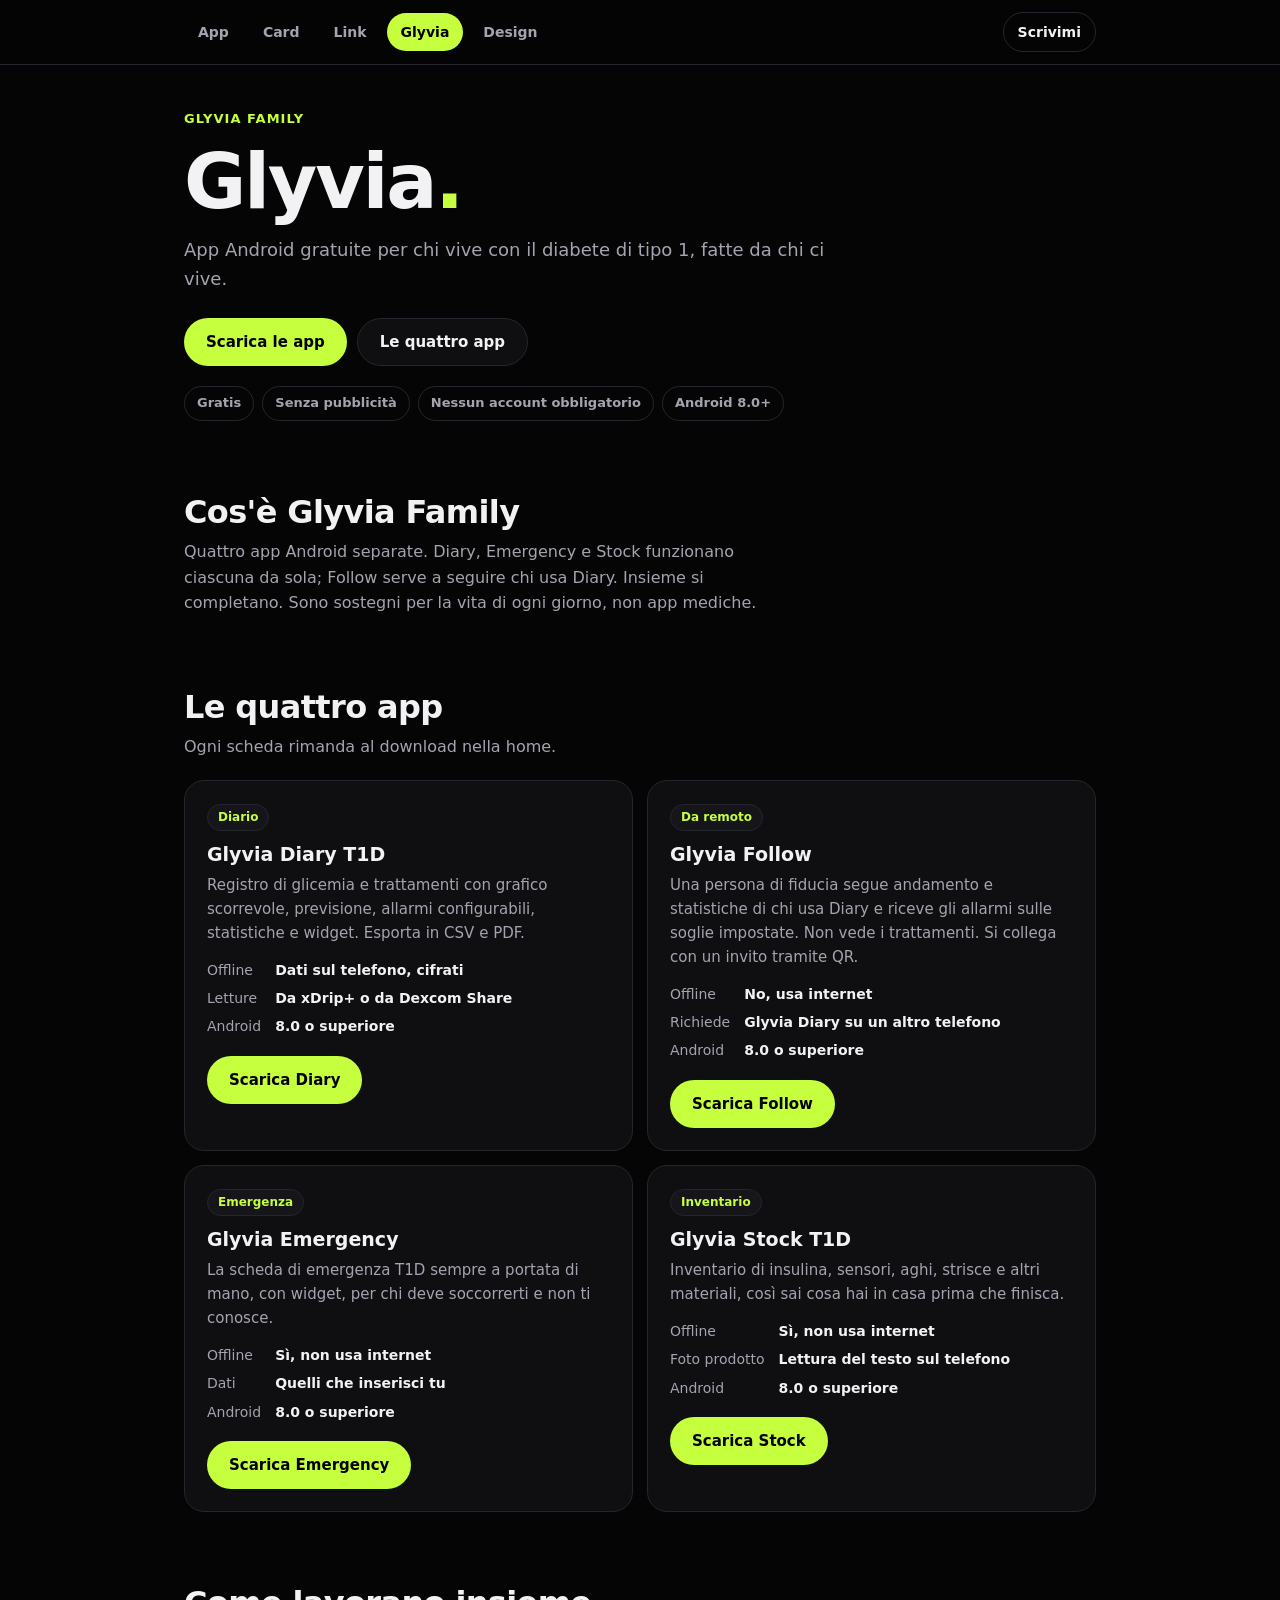
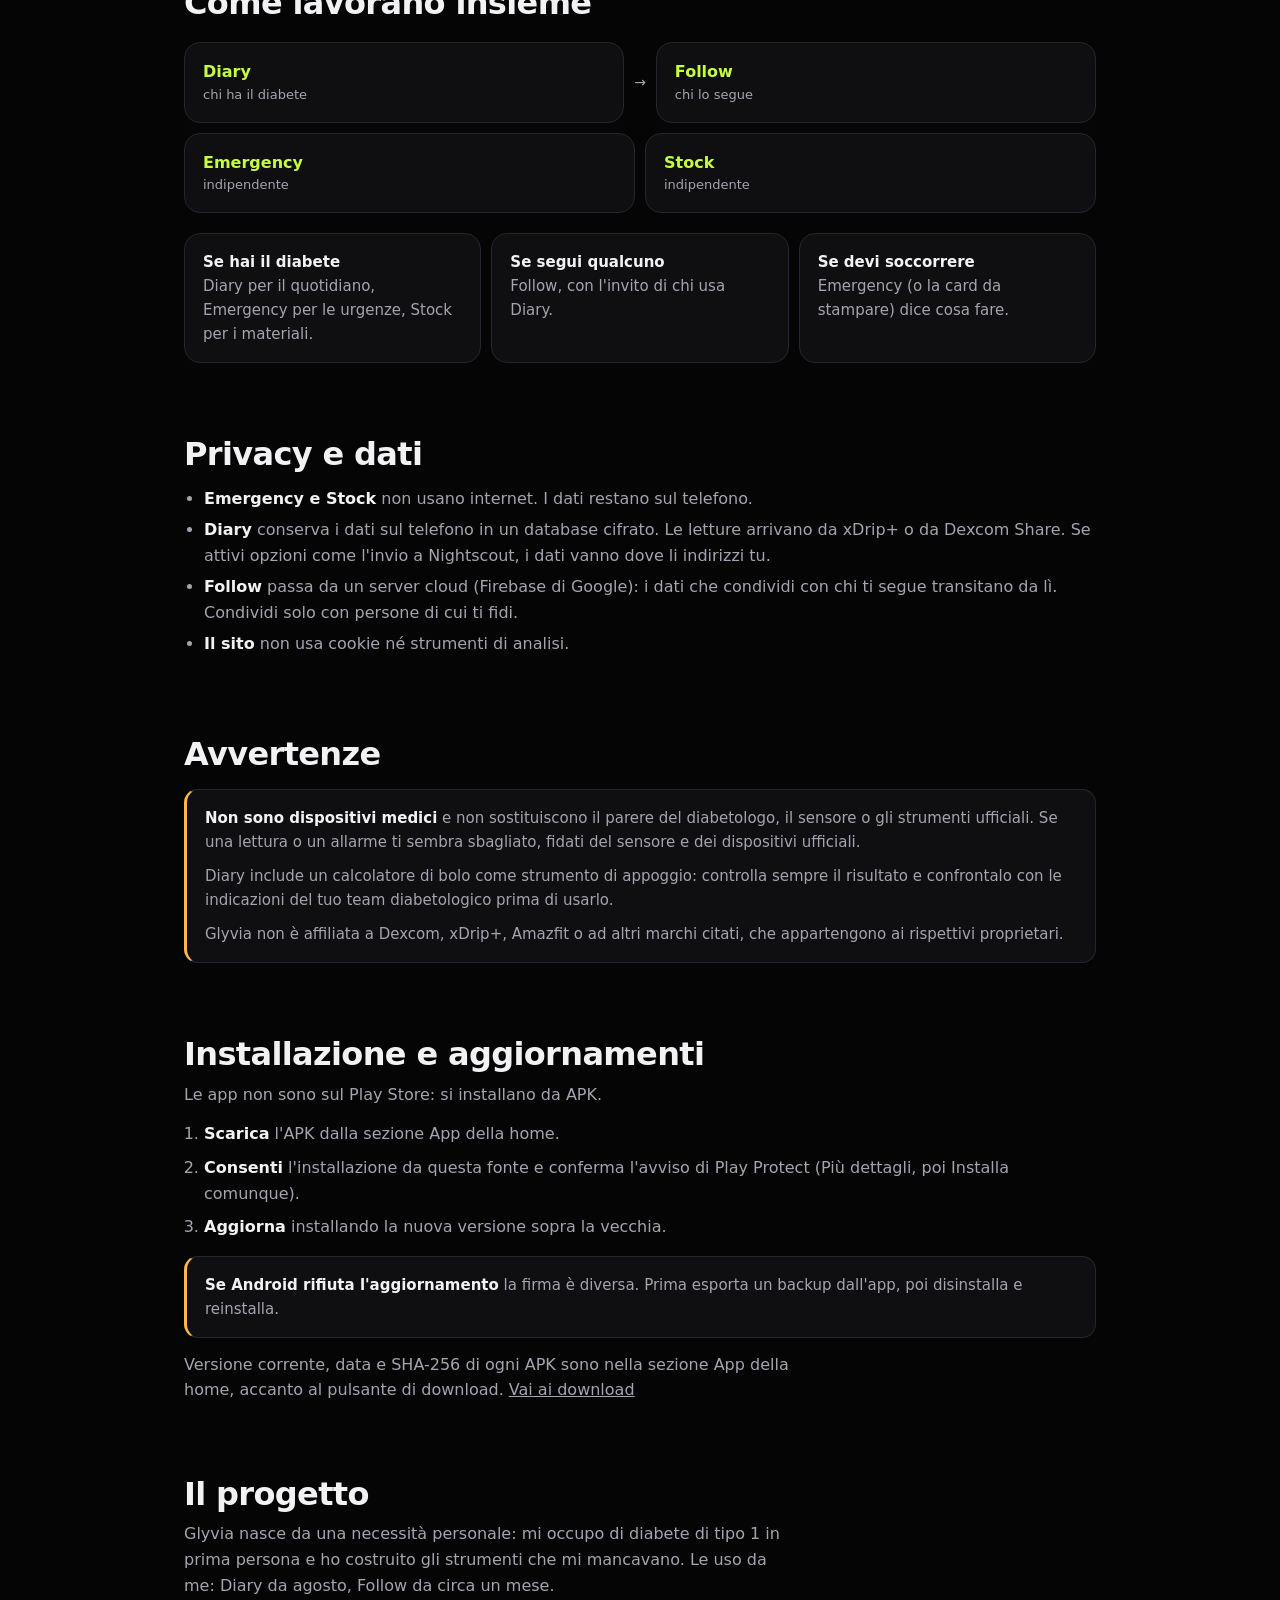
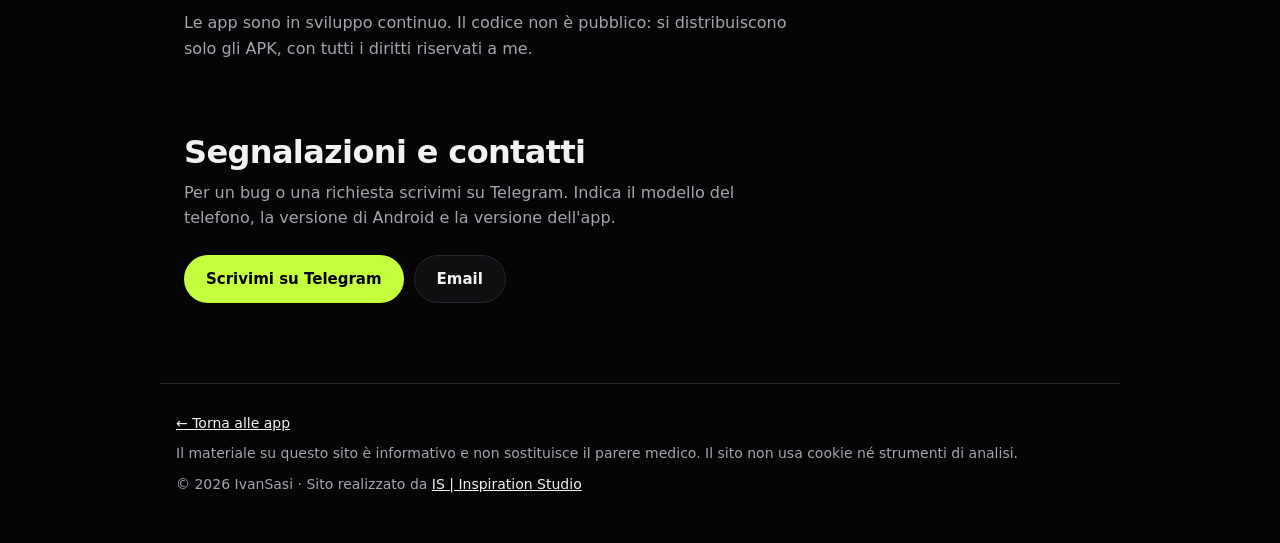
==== glyvia/index.html @ de0771be "Pubblica sito v3.2 e aggiornamenti in-app" ====
<!doctype html>
<html lang="it">
<head>
<meta charset="utf-8">
<meta name="viewport" content="width=device-width,initial-scale=1,viewport-fit=cover">
<title>Glyvia Family: app Android gratuite per il diabete di tipo 1</title>
<meta name="description" content="Glyvia Family: quattro app Android gratuite per chi vive con il diabete di tipo 1. Diario glicemico, controllo da remoto, scheda di emergenza e inventario dei materiali.">
<link rel="canonical" href="https://ivansalvatoret1d.pages.dev/glyvia/">
<meta name="theme-color" content="#050505">
<link rel="icon" href="/assets/favicon.ico" sizes="any">
<link rel="icon" type="image/png" sizes="32x32" href="/assets/favicon-32.png">
<link rel="apple-touch-icon" href="/assets/apple-touch-icon.png">
<meta name="color-scheme" content="dark">
<meta property="og:type" content="website">
<meta property="og:locale" content="it_IT">
<meta property="og:site_name" content="IvanSasi">
<meta property="og:title" content="Glyvia Family: app Android gratuite per il diabete di tipo 1">
<meta property="og:description" content="Diario glicemico, controllo da remoto, scheda di emergenza e inventario dei materiali. Gratuite, senza pubblicità.">
<meta property="og:url" content="https://ivansalvatoret1d.pages.dev/glyvia/">
<meta property="og:image" content="https://ivansalvatoret1d.pages.dev/assets/og.jpg">
<meta name="twitter:card" content="summary_large_image">
<style>
:root{
  --bg:#050505;--card:#0f0f12;--card2:#15151a;--line:#25252d;
  --text:#f2f2f4;--mute:#a4a4b0;--lime:#c6ff3d;--blue:#4aa3ff;--warn:#ffb84a;
  --r:20px;
}
*{box-sizing:border-box;margin:0;padding:0}
html{scroll-behavior:smooth}
body{background:var(--bg);color:var(--text);font:16px/1.6 system-ui,-apple-system,"Segoe UI",Roboto,sans-serif;-webkit-text-size-adjust:100%}
a{color:inherit}
.skip{position:absolute;left:-999px}
.skip:focus{left:16px;top:16px;background:var(--lime);color:#000;padding:8px 12px;border-radius:8px;z-index:99}
:focus-visible{outline:2px solid var(--lime);outline-offset:3px;border-radius:6px}

/* barra */
.bar{position:sticky;top:0;z-index:20;background:rgba(5,5,5,.85);backdrop-filter:blur(12px);border-bottom:1px solid var(--line)}
.bar-in{max-width:960px;margin:0 auto;padding:12px 16px;display:flex;align-items:center;gap:6px;overflow-x:auto;scrollbar-width:none}
.bar-in::-webkit-scrollbar{display:none}
.bar a{flex:none;text-decoration:none;font-size:14px;font-weight:600;color:var(--mute);padding:8px 14px;border-radius:999px}
.bar a:hover{color:var(--text)}
.bar a[aria-current="page"]{background:var(--lime);color:#000}
.bar .cta{margin-left:auto;border:1px solid var(--line);color:var(--text)}

main{max-width:960px;margin:0 auto;padding:0 16px 56px}
section{padding-top:48px}
h1{font-size:clamp(40px,11vw,76px);line-height:1;letter-spacing:-.03em;font-weight:800}
h1 span{color:var(--lime)}
h2{font-size:clamp(24px,5.5vw,32px);line-height:1.2;letter-spacing:-.02em;margin-bottom:8px}
h3{font-size:19px;line-height:1.25}
p.lead{font-size:18px;color:var(--mute);max-width:56ch;margin-top:16px}
p.sub{color:var(--mute);max-width:60ch}
.eyebrow{display:inline-block;font-size:13px;font-weight:700;letter-spacing:.08em;text-transform:uppercase;color:var(--lime);margin-bottom:14px}

.btn{display:inline-flex;align-items:center;justify-content:center;min-height:48px;padding:0 22px;border-radius:999px;font-weight:700;text-decoration:none;font-size:15px}
.btn.p{background:var(--lime);color:#000}
.btn.s{border:1px solid var(--line);background:var(--card)}
.actions{display:flex;flex-wrap:wrap;gap:10px;margin-top:24px}

.chips{display:flex;flex-wrap:wrap;gap:8px;margin-top:20px;list-style:none}
.chips li{font-size:13px;font-weight:600;padding:6px 12px;border:1px solid var(--line);border-radius:999px;color:var(--mute)}

.grid{display:grid;gap:14px;margin-top:20px}
.card{background:var(--card);border:1px solid var(--line);border-radius:var(--r);padding:22px}
.card h3{margin-bottom:6px}
.card p{color:var(--mute);font-size:15px}
.tag{display:inline-block;font-size:12px;font-weight:700;padding:3px 10px;border-radius:999px;background:var(--card2);border:1px solid var(--line);color:var(--lime);margin-bottom:12px}

dl.facts{display:grid;grid-template-columns:auto 1fr;gap:6px 14px;margin:14px 0 18px;font-size:14px}
dl.facts dt{color:var(--mute)}
dl.facts dd{font-weight:600}

/* schema */
.map{display:grid;gap:10px;margin-top:20px}
.node{background:var(--card);border:1px solid var(--line);border-radius:16px;padding:16px 18px;display:flex;gap:14px;align-items:center}
.node b{color:var(--lime)}
.node small{color:var(--mute);display:block;font-size:13px}
.arrow{text-align:center;color:var(--mute);font-size:14px}

.who{display:grid;gap:10px;margin-top:20px;list-style:none}
.who li{background:var(--card);border:1px solid var(--line);border-radius:16px;padding:16px 18px;font-size:15px;color:var(--mute)}
.who li b{color:var(--text);display:block}

.note{border:1px solid var(--line);border-left:3px solid var(--warn);background:var(--card);border-radius:14px;padding:16px 18px;margin-top:16px;font-size:15px;color:var(--mute)}
.note b{color:var(--text)}
ul.plain{margin:12px 0 0 20px;color:var(--mute)}
ul.plain li{margin:6px 0}
ul.plain b{color:var(--text)}
ol.steps{margin:14px 0 0 20px;color:var(--mute)}
ol.steps li{margin:8px 0}
ol.steps b{color:var(--text)}

footer{max-width:960px;margin:0 auto;padding:28px 16px 48px;border-top:1px solid var(--line);color:var(--mute);font-size:14px}
footer p+p{margin-top:8px}
footer a{color:var(--text)}

@media (min-width:720px){
  main{padding:0 24px 80px}
  .bar-in{padding:12px 24px}
  .grid.two{grid-template-columns:1fr 1fr}
  .map{grid-template-columns:1fr auto 1fr;align-items:center}
  .who{grid-template-columns:repeat(3,1fr)}
  section{padding-top:72px}
}
@media (prefers-reduced-motion:reduce){html{scroll-behavior:auto}}
</style>
</head>
<body>
<a class="skip" href="#main">Vai ai contenuti</a>

<header class="bar">
  <nav class="bar-in" aria-label="Principale">
    <a href="/#apps">App</a>
    <a href="/#card">Card</a>
    <a href="/#link">Link</a>
    <a href="/glyvia/" aria-current="page">Glyvia</a>
    <a href="/#studio-sec">Design</a>
    <a class="cta" href="https://t.me/ivansasi">Scrivimi</a>
  </nav>
</header>

<main id="main">

  <!-- 1. Intestazione -->
  <section id="top" style="padding-top:40px">
    <span class="eyebrow">Glyvia Family</span>
    <h1>Glyvia<span>.</span></h1>
    <p class="lead">App Android gratuite per chi vive con il diabete di tipo 1, fatte da chi ci vive.</p>
    <div class="actions">
      <a class="btn p" href="/#apps">Scarica le app</a>
      <a class="btn s" href="#app-glyvia">Le quattro app</a>
    </div>
    <ul class="chips" aria-label="In breve">
      <li>Gratis</li>
      <li>Senza pubblicità</li>
      <li>Nessun account obbligatorio</li>
      <li>Android 8.0+</li>
    </ul>
  </section>

  <!-- 2. Cos'è -->
  <section id="cose">
    <h2>Cos'è Glyvia Family</h2>
    <p class="sub">Quattro app Android separate. Diary, Emergency e Stock funzionano ciascuna da sola; Follow serve a seguire chi usa Diary. Insieme si completano. Sono sostegni per la vita di ogni giorno, non app mediche.</p>
  </section>

  <!-- 3. Le app -->
  <section id="app-glyvia">
    <h2>Le quattro app</h2>
    <p class="sub">Ogni scheda rimanda al download nella home.</p>
    <div class="grid two">

      <article class="card" id="diary">
        <span class="tag">Diario</span>
        <h3>Glyvia Diary T1D</h3>
        <p>Registro di glicemia e trattamenti con grafico scorrevole, previsione, allarmi configurabili, statistiche e widget. Esporta in CSV e PDF.</p>
        <dl class="facts">
          <dt>Offline</dt><dd>Dati sul telefono, cifrati</dd>
          <dt>Letture</dt><dd>Da xDrip+ o da Dexcom Share</dd>
          <dt>Android</dt><dd>8.0 o superiore</dd>
        </dl>
        <a class="btn p" href="/#glyvia-diary">Scarica Diary</a>
      </article>

      <article class="card" id="follow">
        <span class="tag">Da remoto</span>
        <h3>Glyvia Follow</h3>
        <p>Una persona di fiducia segue andamento e statistiche di chi usa Diary e riceve gli allarmi sulle soglie impostate. Non vede i trattamenti. Si collega con un invito tramite QR.</p>
        <dl class="facts">
          <dt>Offline</dt><dd>No, usa internet</dd>
          <dt>Richiede</dt><dd>Glyvia Diary su un altro telefono</dd>
          <dt>Android</dt><dd>8.0 o superiore</dd>
        </dl>
        <a class="btn p" href="/#glyvia-follow">Scarica Follow</a>
      </article>

      <article class="card" id="emergency">
        <span class="tag">Emergenza</span>
        <h3>Glyvia Emergency</h3>
        <p>La scheda di emergenza T1D sempre a portata di mano, con widget, per chi deve soccorrerti e non ti conosce.</p>
        <dl class="facts">
          <dt>Offline</dt><dd>Sì, non usa internet</dd>
          <dt>Dati</dt><dd>Quelli che inserisci tu</dd>
          <dt>Android</dt><dd>8.0 o superiore</dd>
        </dl>
        <a class="btn p" href="/#glyvia-emergency">Scarica Emergency</a>
      </article>

      <article class="card" id="stock">
        <span class="tag">Inventario</span>
        <h3>Glyvia Stock T1D</h3>
        <p>Inventario di insulina, sensori, aghi, strisce e altri materiali, così sai cosa hai in casa prima che finisca.</p>
        <dl class="facts">
          <dt>Offline</dt><dd>Sì, non usa internet</dd>
          <dt>Foto prodotto</dt><dd>Lettura del testo sul telefono</dd>
          <dt>Android</dt><dd>8.0 o superiore</dd>
        </dl>
        <a class="btn p" href="/#glyvia-stock">Scarica Stock</a>
      </article>

    </div>
  </section>

  <!-- 4. Come lavorano insieme -->
  <section id="insieme">
    <h2>Come lavorano insieme</h2>
    <div class="map" role="img" aria-label="Diary invia i dati a Follow. Emergency e Stock sono indipendenti.">
      <div class="node"><div><b>Diary</b><small>chi ha il diabete</small></div></div>
      <div class="arrow">→</div>
      <div class="node"><div><b>Follow</b><small>chi lo segue</small></div></div>
    </div>
    <div class="map" style="margin-top:10px;grid-template-columns:1fr 1fr">
      <div class="node"><div><b>Emergency</b><small>indipendente</small></div></div>
      <div class="node"><div><b>Stock</b><small>indipendente</small></div></div>
    </div>
    <ul class="who">
      <li><b>Se hai il diabete</b>Diary per il quotidiano, Emergency per le urgenze, Stock per i materiali.</li>
      <li><b>Se segui qualcuno</b>Follow, con l'invito di chi usa Diary.</li>
      <li><b>Se devi soccorrere</b>Emergency (o la card da stampare) dice cosa fare.</li>
    </ul>
  </section>

  <!-- 5. Privacy -->
  <section id="privacy">
    <h2>Privacy e dati</h2>
    <ul class="plain">
      <li><b>Emergency e Stock</b> non usano internet. I dati restano sul telefono.</li>
      <li><b>Diary</b> conserva i dati sul telefono in un database cifrato. Le letture arrivano da xDrip+ o da Dexcom Share. Se attivi opzioni come l'invio a Nightscout, i dati vanno dove li indirizzi tu.</li>
      <li><b>Follow</b> passa da un server cloud (Firebase di Google): i dati che condividi con chi ti segue transitano da lì. Condividi solo con persone di cui ti fidi.</li>
      <li><b>Il sito</b> non usa cookie né strumenti di analisi.</li>
    </ul>
  </section>

  <!-- 6. Avvertenze -->
  <section id="avvertenze">
    <h2>Avvertenze</h2>
    <div class="note">
      <p><b>Non sono dispositivi medici</b> e non sostituiscono il parere del diabetologo, il sensore o gli strumenti ufficiali. Se una lettura o un allarme ti sembra sbagliato, fidati del sensore e dei dispositivi ufficiali.</p>
      <p style="margin-top:10px">Diary include un calcolatore di bolo come strumento di appoggio: controlla sempre il risultato e confrontalo con le indicazioni del tuo team diabetologico prima di usarlo.</p>
      <p style="margin-top:10px">Glyvia non è affiliata a Dexcom, xDrip+, Amazfit o ad altri marchi citati, che appartengono ai rispettivi proprietari.</p>
    </div>
  </section>

  <!-- 7. Installazione -->
  <section id="installazione">
    <h2>Installazione e aggiornamenti</h2>
    <p class="sub">Le app non sono sul Play Store: si installano da APK.</p>
    <ol class="steps">
      <li><b>Scarica</b> l'APK dalla sezione App della home.</li>
      <li><b>Consenti</b> l'installazione da questa fonte e conferma l'avviso di Play Protect (Più dettagli, poi Installa comunque).</li>
      <li><b>Aggiorna</b> installando la nuova versione sopra la vecchia.</li>
    </ol>
    <div class="note">
      <p><b>Se Android rifiuta l'aggiornamento</b> la firma è diversa. Prima esporta un backup dall'app, poi disinstalla e reinstalla.</p>
    </div>
    <p class="sub" style="margin-top:14px">Versione corrente, data e SHA-256 di ogni APK sono nella sezione App della home, accanto al pulsante di download. <a href="/#apps">Vai ai download</a></p>
  </section>

  <!-- 8. Progetto -->
  <section id="progetto">
    <h2>Il progetto</h2>
    <p class="sub">Glyvia nasce da una necessità personale: mi occupo di diabete di tipo 1 in prima persona e ho costruito gli strumenti che mi mancavano. Le uso da me: Diary da agosto, Follow da circa un mese.</p>
    <p class="sub" style="margin-top:12px">Le app sono in sviluppo continuo. Il codice non è pubblico: si distribuiscono solo gli APK, con tutti i diritti riservati a me.</p>
  </section>

  <!-- 9. Contatti -->
  <section id="contatti">
    <h2>Segnalazioni e contatti</h2>
    <p class="sub">Per un bug o una richiesta scrivimi su Telegram. Indica il modello del telefono, la versione di Android e la versione dell'app.</p>
    <div class="actions">
      <a class="btn p" href="https://t.me/ivansasi">Scrivimi su Telegram</a>
      <a class="btn s" href="mailto:Ivansalvatorenasti@gmail.com?subject=Glyvia">Email</a>
    </div>
  </section>

</main>

<!-- 10. Piè di pagina -->
<footer>
  <p><a href="/#apps">← Torna alle app</a></p>
  <p>Il materiale su questo sito è informativo e non sostituisce il parere medico. Il sito non usa cookie né strumenti di analisi.</p>
  <p>© 2026 IvanSasi · Sito realizzato da <a href="https://www.instagram.com/is_studiolab">IS | Inspiration Studio</a></p>
</footer>

</body>
</html>
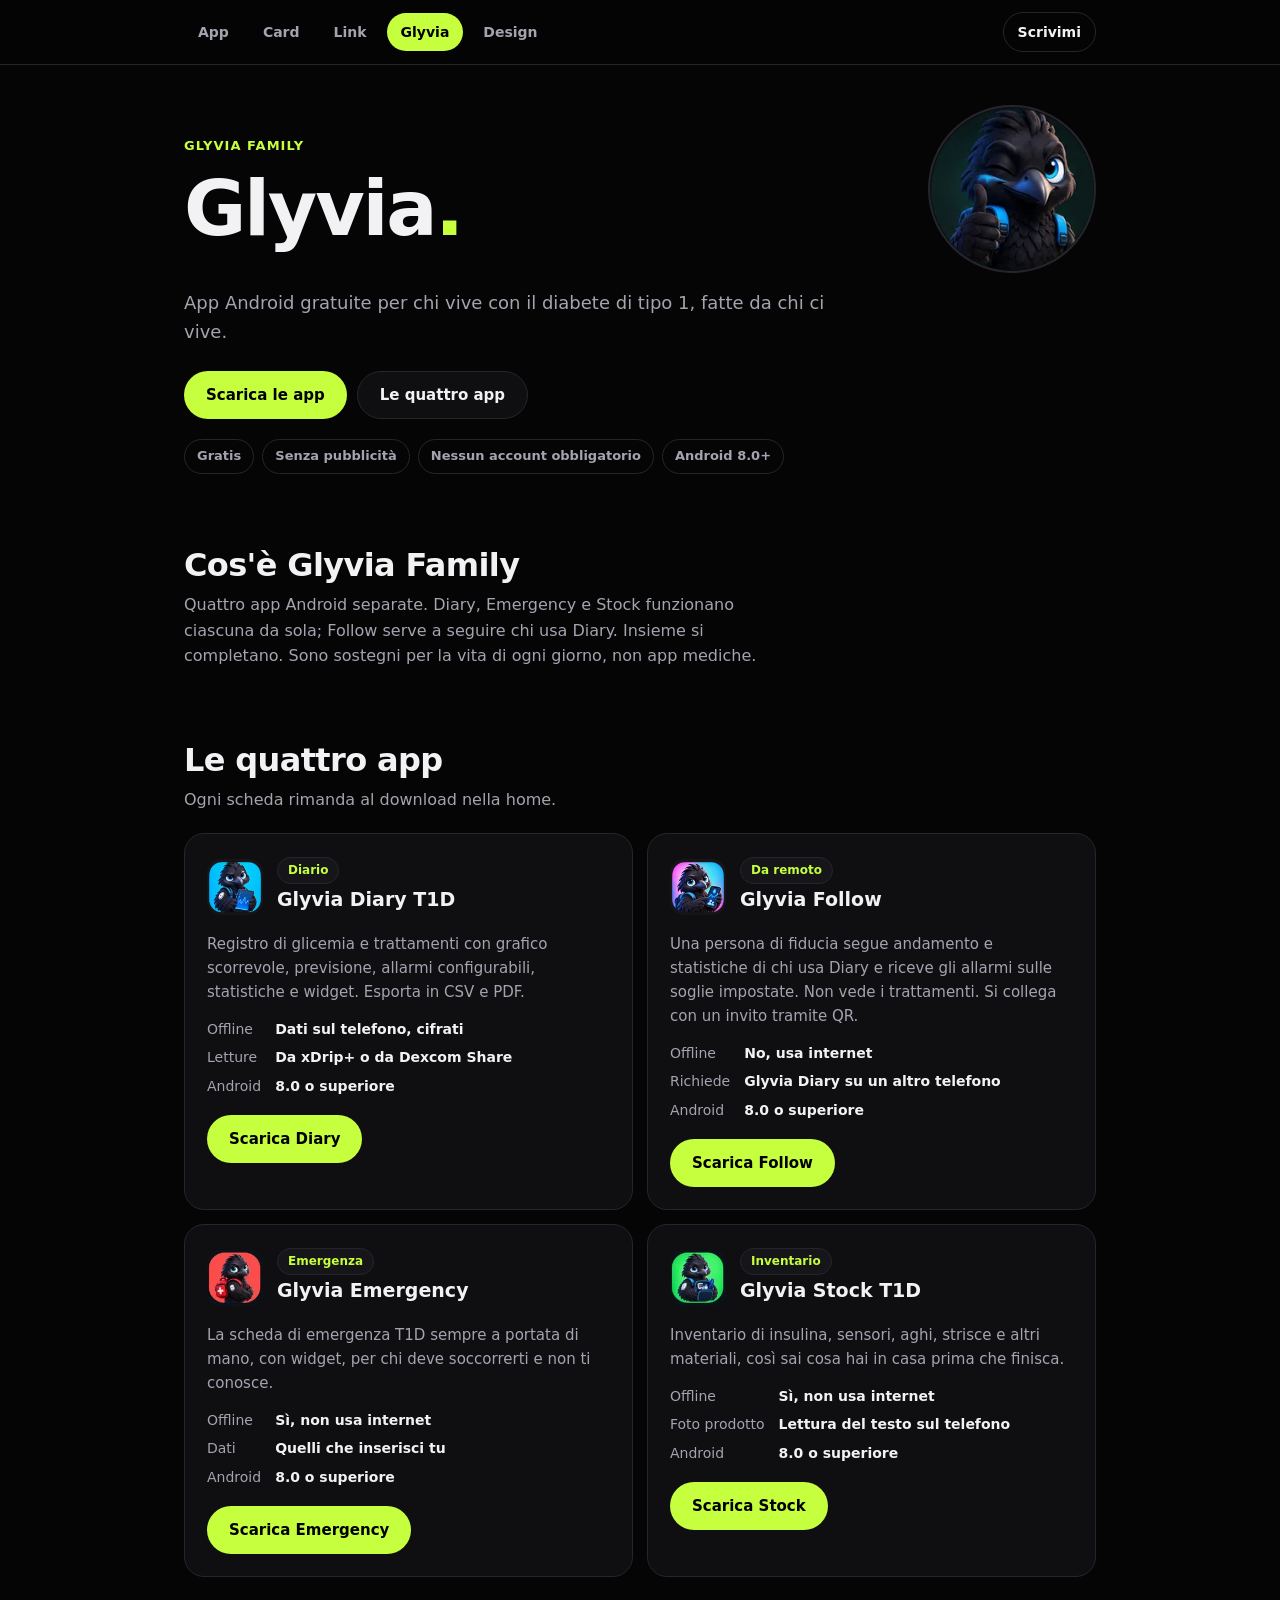
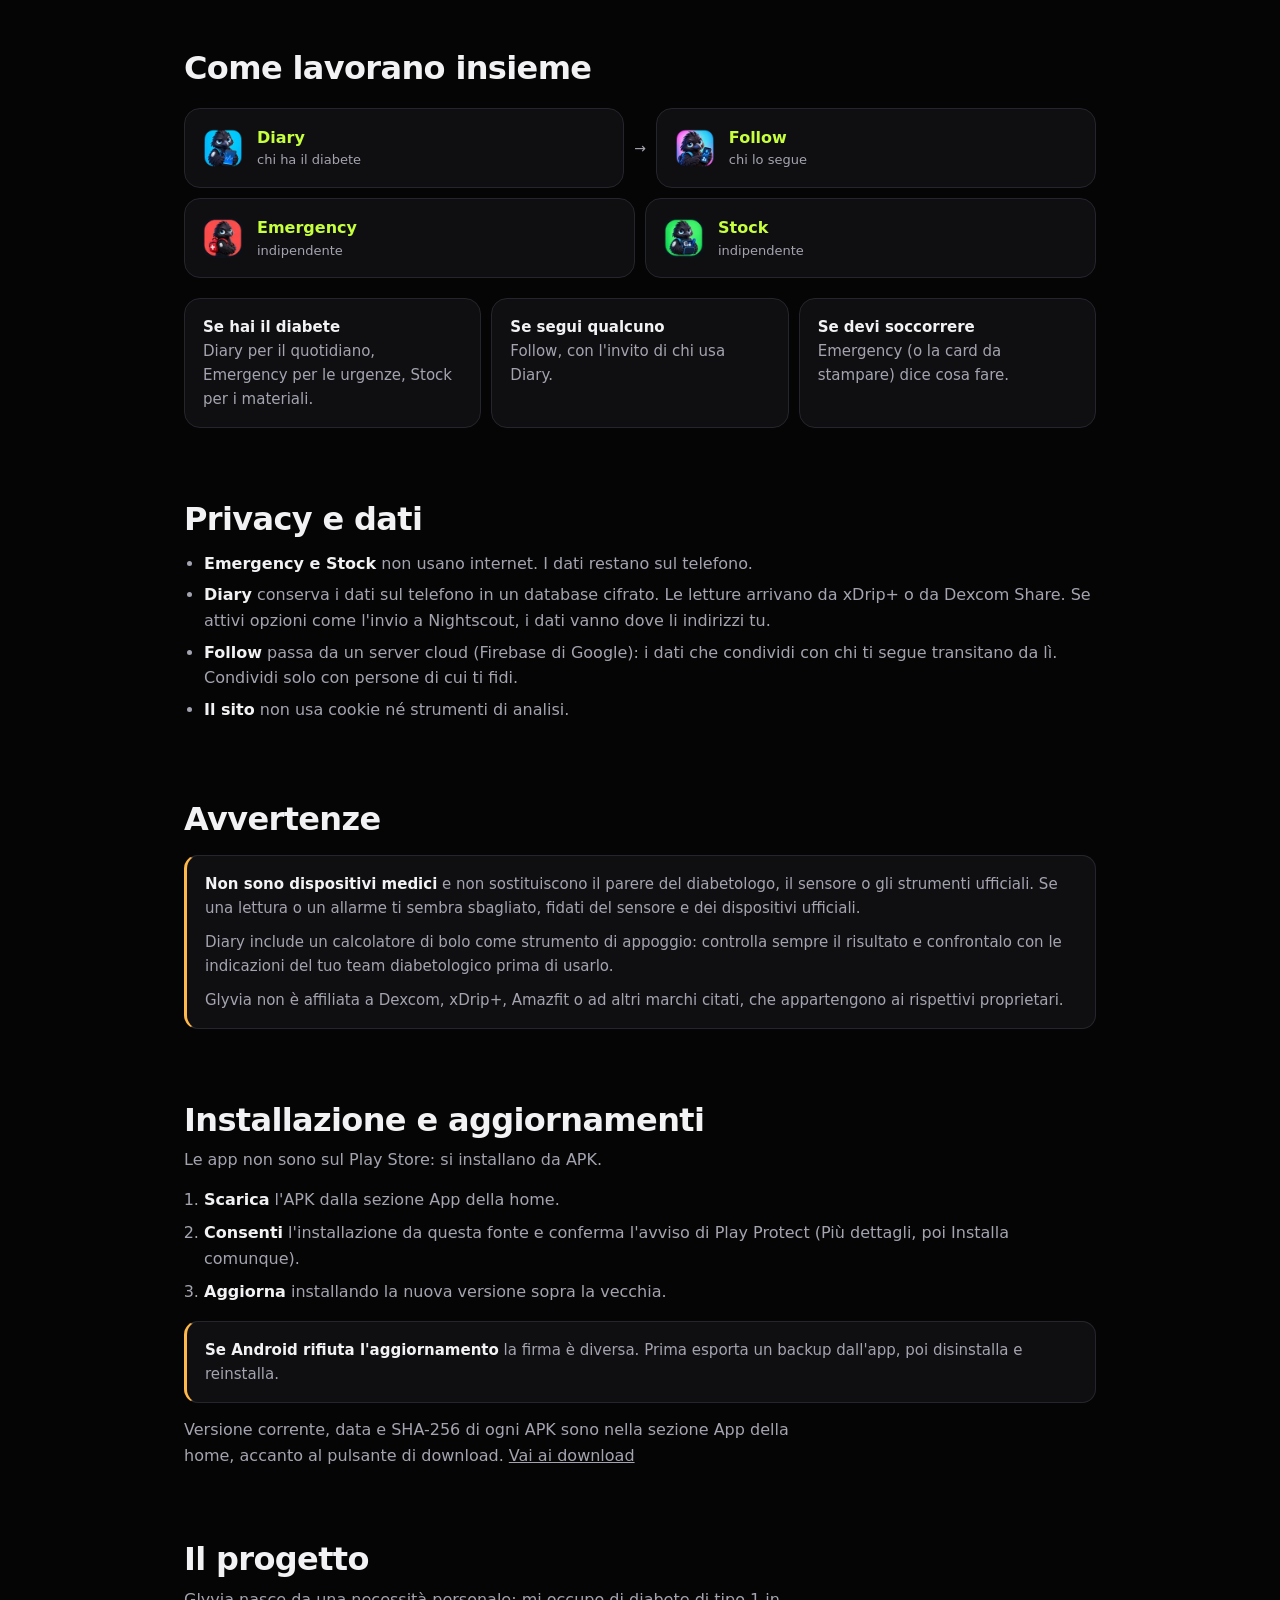
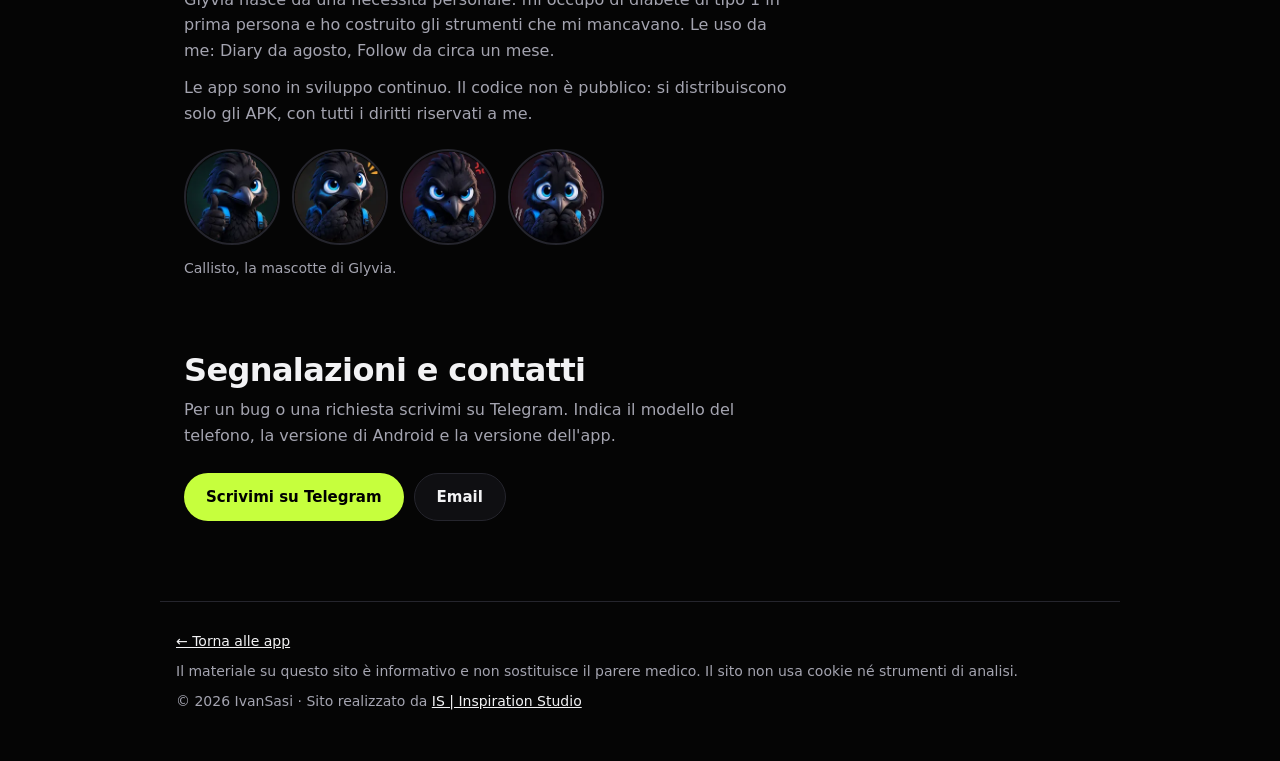
==== commit 0e4f4eda: "Integra pagina Glyvia v3.3" ====
--- a/glyvia/index.html
+++ b/glyvia/index.html
@@ -103,6 +103,16 @@
   section{padding-top:72px}
 }
 @media (prefers-reduced-motion:reduce){html{scroll-behavior:auto}}
+.hero-top{display:flex;align-items:center;justify-content:space-between;gap:16px}
+.mascot{width:104px;height:104px;border-radius:50%;flex:none;border:2px solid var(--line);background:var(--card)}
+.ch{display:flex;align-items:center;gap:14px;margin-bottom:14px}
+.ch .tag{margin-bottom:4px}
+.appico{width:56px;height:56px;border-radius:14px;flex:none;background:var(--card2)}
+.node img{width:40px;height:40px;border-radius:10px;flex:none}
+.faces{display:flex;flex-wrap:wrap;gap:12px;align-items:center;margin-top:22px}
+.faces img{width:76px;height:76px;border-radius:50%;border:2px solid var(--line)}
+.faces figcaption{flex-basis:100%;color:var(--mute);font-size:14px}
+@media (min-width:720px){.mascot{width:168px;height:168px}.faces img{width:96px;height:96px}}
 </style>
 </head>
 <body>
@@ -123,8 +133,13 @@
 
   <!-- 1. Intestazione -->
   <section id="top" style="padding-top:40px">
-    <span class="eyebrow">Glyvia Family</span>
-    <h1>Glyvia<span>.</span></h1>
+    <div class="hero-top">
+      <div>
+        <span class="eyebrow">Glyvia Family</span>
+        <h1>Glyvia<span>.</span></h1>
+      </div>
+      <img class="mascot" src="/assets/callisto/callisto-in-range.webp" width="192" height="192" alt="Callisto, la mascotte di Glyvia: un corvo nero con lo zaino blu che fa il pollice in su">
+    </div>
     <p class="lead">App Android gratuite per chi vive con il diabete di tipo 1, fatte da chi ci vive.</p>
     <div class="actions">
       <a class="btn p" href="/#apps">Scarica le app</a>
@@ -151,8 +166,10 @@
     <div class="grid two">
 
       <article class="card" id="diary">
-        <span class="tag">Diario</span>
-        <h3>Glyvia Diary T1D</h3>
+        <div class="ch">
+          <img class="appico" src="/assets/glyvia-diary.svg" width="56" height="56" alt="">
+          <div><span class="tag">Diario</span><h3>Glyvia Diary T1D</h3></div>
+        </div>
         <p>Registro di glicemia e trattamenti con grafico scorrevole, previsione, allarmi configurabili, statistiche e widget. Esporta in CSV e PDF.</p>
         <dl class="facts">
           <dt>Offline</dt><dd>Dati sul telefono, cifrati</dd>
@@ -163,8 +180,10 @@
       </article>
 
       <article class="card" id="follow">
-        <span class="tag">Da remoto</span>
-        <h3>Glyvia Follow</h3>
+        <div class="ch">
+          <img class="appico" src="/assets/glyvia-follow.svg" width="56" height="56" alt="">
+          <div><span class="tag">Da remoto</span><h3>Glyvia Follow</h3></div>
+        </div>
         <p>Una persona di fiducia segue andamento e statistiche di chi usa Diary e riceve gli allarmi sulle soglie impostate. Non vede i trattamenti. Si collega con un invito tramite QR.</p>
         <dl class="facts">
           <dt>Offline</dt><dd>No, usa internet</dd>
@@ -175,8 +194,10 @@
       </article>
 
       <article class="card" id="emergency">
-        <span class="tag">Emergenza</span>
-        <h3>Glyvia Emergency</h3>
+        <div class="ch">
+          <img class="appico" src="/assets/glyvia-emergency.svg" width="56" height="56" alt="">
+          <div><span class="tag">Emergenza</span><h3>Glyvia Emergency</h3></div>
+        </div>
         <p>La scheda di emergenza T1D sempre a portata di mano, con widget, per chi deve soccorrerti e non ti conosce.</p>
         <dl class="facts">
           <dt>Offline</dt><dd>Sì, non usa internet</dd>
@@ -187,8 +208,10 @@
       </article>
 
       <article class="card" id="stock">
-        <span class="tag">Inventario</span>
-        <h3>Glyvia Stock T1D</h3>
+        <div class="ch">
+          <img class="appico" src="/assets/glyvia-stock.svg" width="56" height="56" alt="">
+          <div><span class="tag">Inventario</span><h3>Glyvia Stock T1D</h3></div>
+        </div>
         <p>Inventario di insulina, sensori, aghi, strisce e altri materiali, così sai cosa hai in casa prima che finisca.</p>
         <dl class="facts">
           <dt>Offline</dt><dd>Sì, non usa internet</dd>
@@ -205,13 +228,13 @@
   <section id="insieme">
     <h2>Come lavorano insieme</h2>
     <div class="map" role="img" aria-label="Diary invia i dati a Follow. Emergency e Stock sono indipendenti.">
-      <div class="node"><div><b>Diary</b><small>chi ha il diabete</small></div></div>
+      <div class="node"><img src="/assets/glyvia-diary.svg" alt="" width="40" height="40"><div><b>Diary</b><small>chi ha il diabete</small></div></div>
       <div class="arrow">→</div>
-      <div class="node"><div><b>Follow</b><small>chi lo segue</small></div></div>
+      <div class="node"><img src="/assets/glyvia-follow.svg" alt="" width="40" height="40"><div><b>Follow</b><small>chi lo segue</small></div></div>
     </div>
     <div class="map" style="margin-top:10px;grid-template-columns:1fr 1fr">
-      <div class="node"><div><b>Emergency</b><small>indipendente</small></div></div>
-      <div class="node"><div><b>Stock</b><small>indipendente</small></div></div>
+      <div class="node"><img src="/assets/glyvia-emergency.svg" alt="" width="40" height="40"><div><b>Emergency</b><small>indipendente</small></div></div>
+      <div class="node"><img src="/assets/glyvia-stock.svg" alt="" width="40" height="40"><div><b>Stock</b><small>indipendente</small></div></div>
     </div>
     <ul class="who">
       <li><b>Se hai il diabete</b>Diary per il quotidiano, Emergency per le urgenze, Stock per i materiali.</li>
@@ -261,6 +284,13 @@
     <h2>Il progetto</h2>
     <p class="sub">Glyvia nasce da una necessità personale: mi occupo di diabete di tipo 1 in prima persona e ho costruito gli strumenti che mi mancavano. Le uso da me: Diary da agosto, Follow da circa un mese.</p>
     <p class="sub" style="margin-top:12px">Le app sono in sviluppo continuo. Il codice non è pubblico: si distribuiscono solo gli APK, con tutti i diritti riservati a me.</p>
+    <figure class="faces">
+      <img src="/assets/callisto/callisto-in-range.webp" width="192" height="192" alt="" loading="lazy">
+      <img src="/assets/callisto/callisto-high.webp" width="192" height="192" alt="" loading="lazy">
+      <img src="/assets/callisto/callisto-hyper.webp" width="192" height="192" alt="" loading="lazy">
+      <img src="/assets/callisto/callisto-hypo.webp" width="192" height="192" alt="" loading="lazy">
+      <figcaption>Callisto, la mascotte di Glyvia.</figcaption>
+    </figure>
   </section>
 
   <!-- 9. Contatti -->
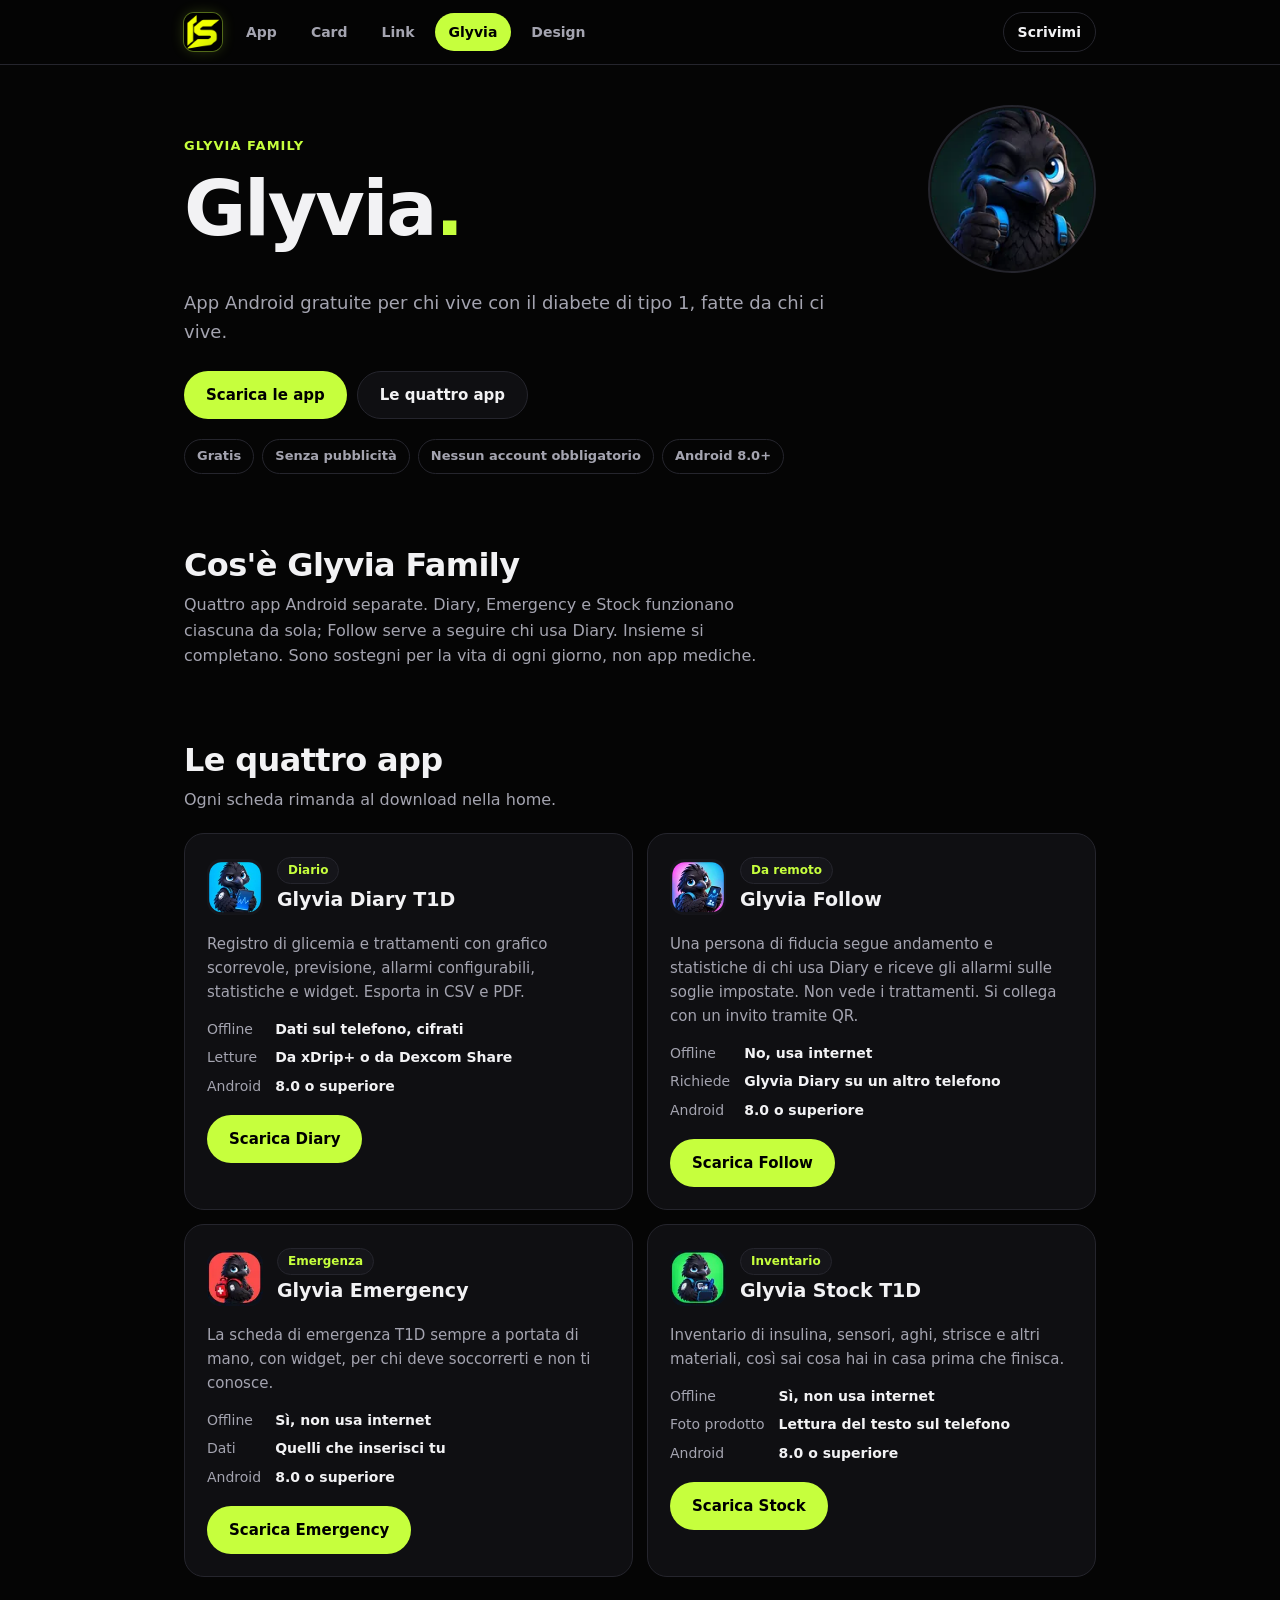
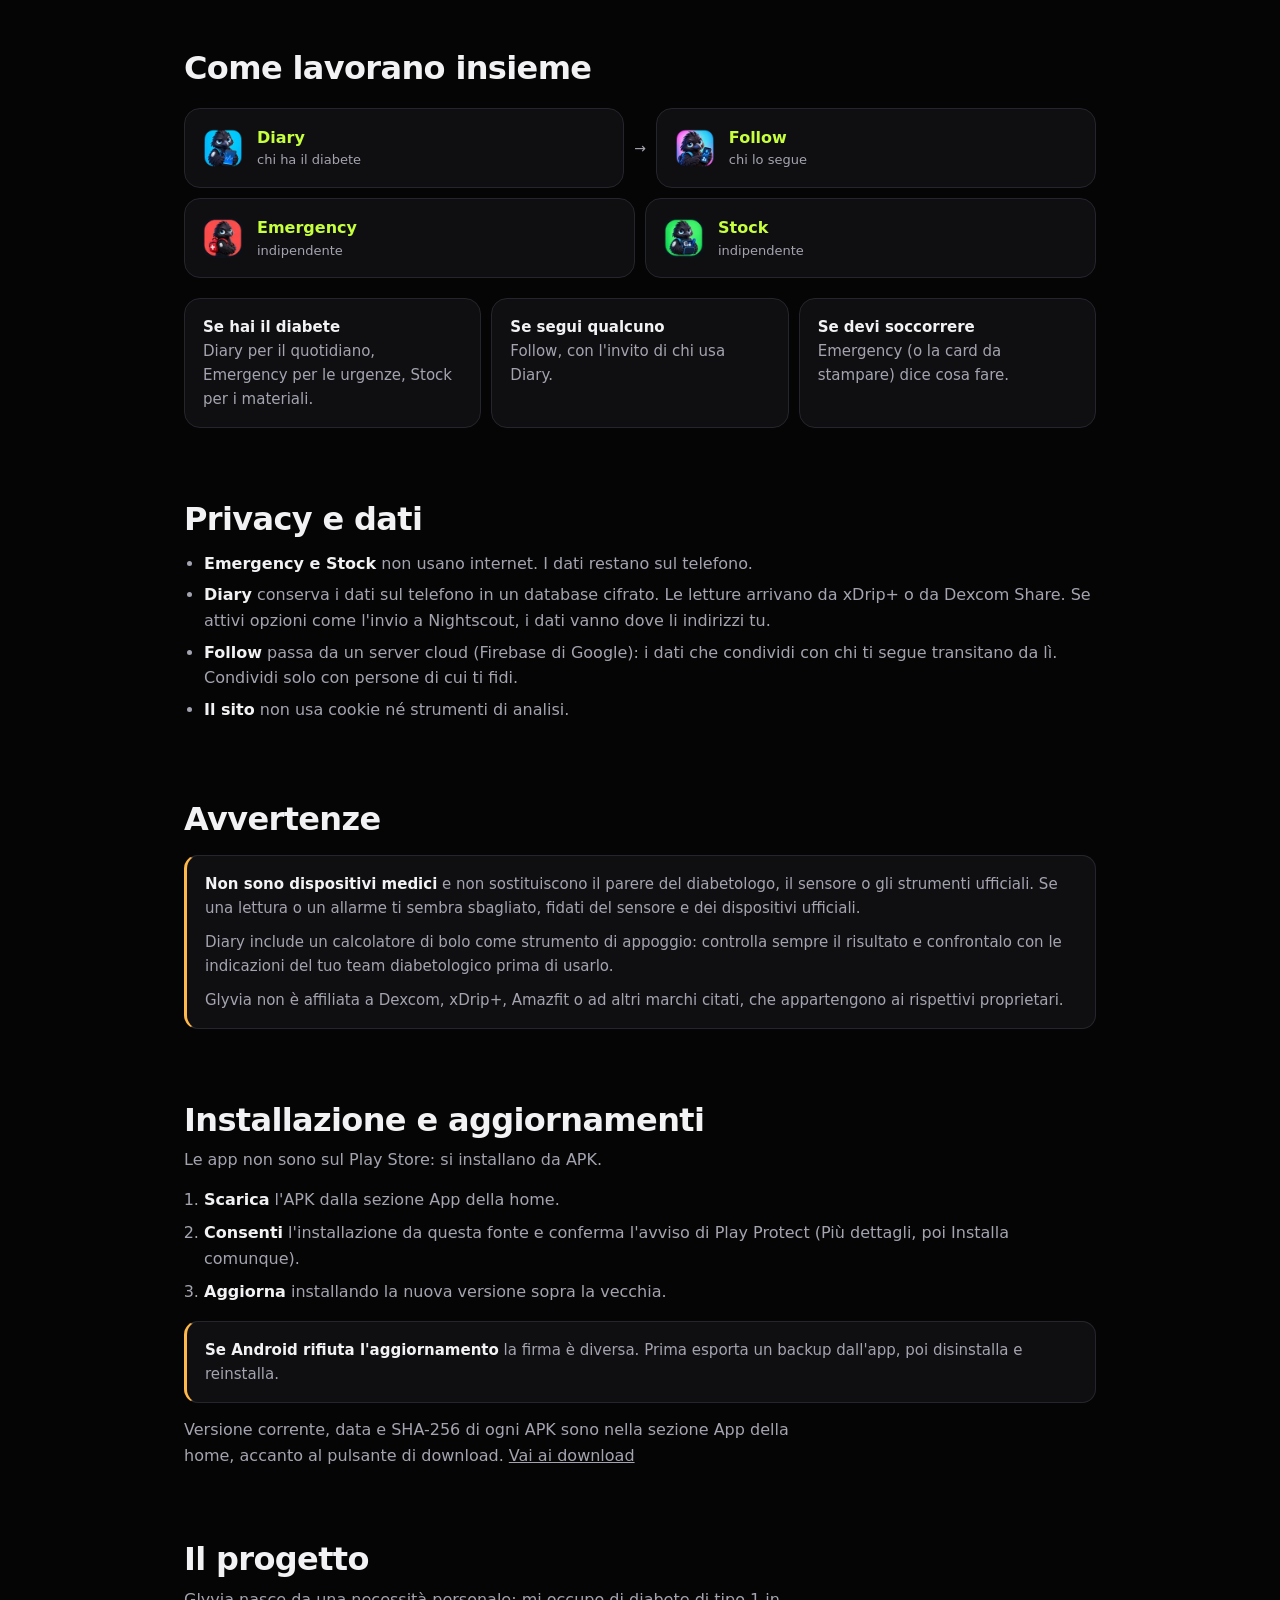
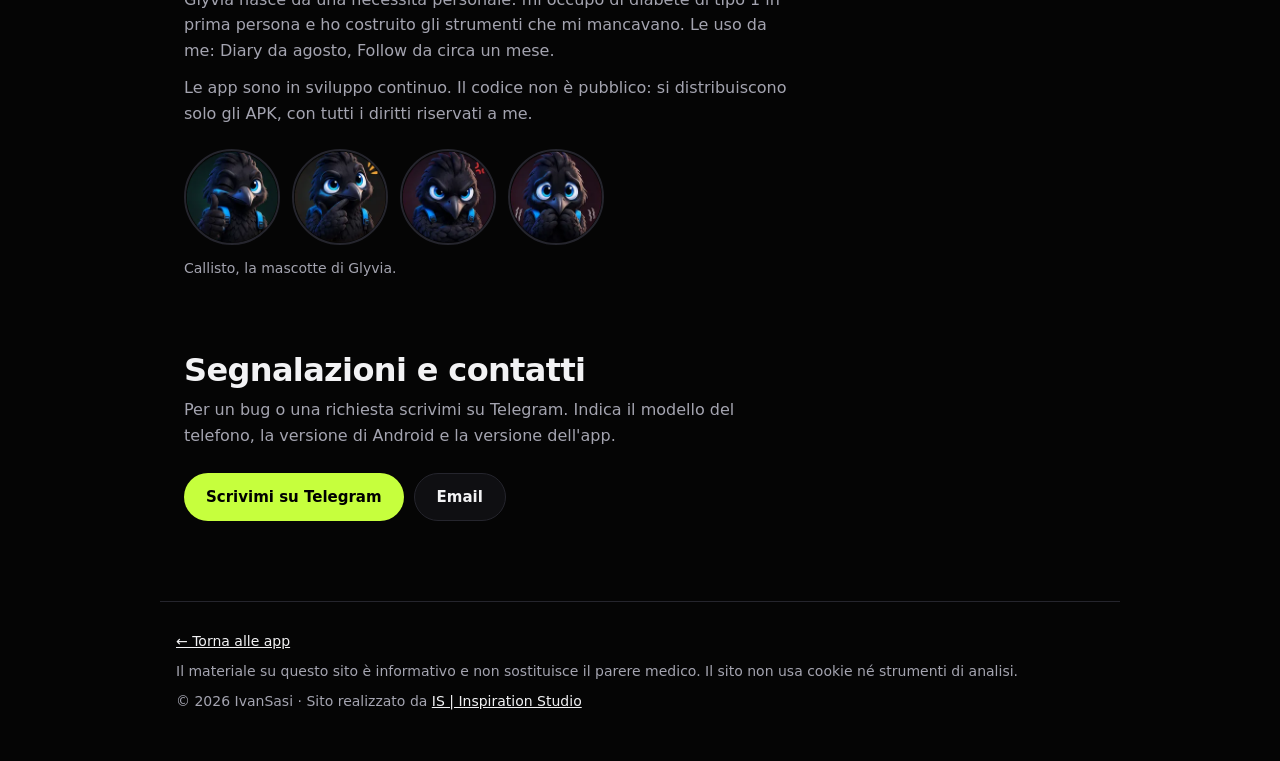
==== commit d4738f68: "Ripristina collegamento Home nella pagina Glyvia" ====
--- a/glyvia/index.html
+++ b/glyvia/index.html
@@ -40,6 +40,8 @@
 .bar a{flex:none;text-decoration:none;font-size:14px;font-weight:600;color:var(--mute);padding:8px 14px;border-radius:999px}
 .bar a:hover{color:var(--text)}
 .bar a[aria-current="page"]{background:var(--lime);color:#000}
+.bar .home{width:38px;height:38px;padding:0;margin-right:4px;border-radius:10px;overflow:hidden;box-shadow:0 0 0 1px rgba(198,255,61,.35),0 0 14px rgba(198,255,61,.2)}
+.bar .home img{display:block;width:100%;height:100%}
 .bar .cta{margin-left:auto;border:1px solid var(--line);color:var(--text)}
 
 main{max-width:960px;margin:0 auto;padding:0 16px 56px}
@@ -120,6 +122,7 @@
 
 <header class="bar">
   <nav class="bar-in" aria-label="Principale">
+    <a class="home" href="/" aria-label="IvanSasi, torna alla home"><img src="/assets/favicon-192.png" width="38" height="38" alt=""></a>
     <a href="/#apps">App</a>
     <a href="/#card">Card</a>
     <a href="/#link">Link</a>
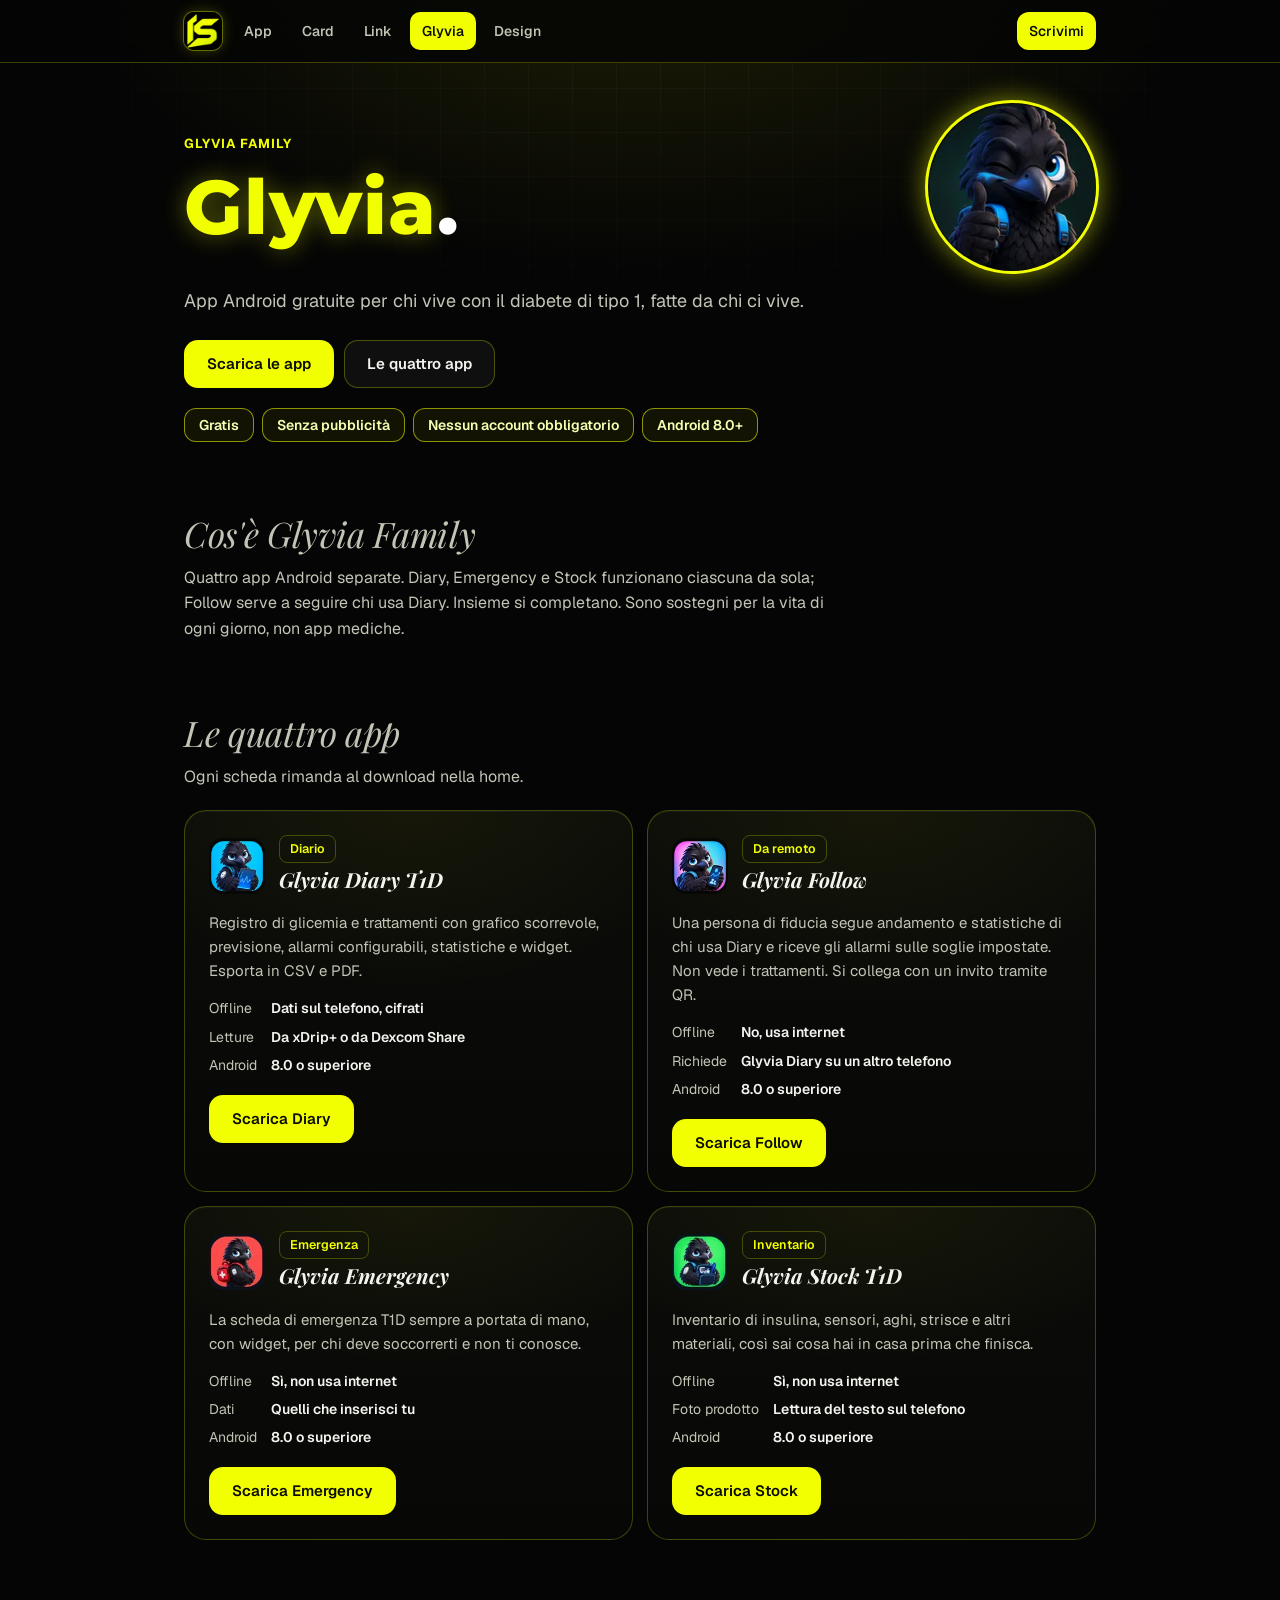
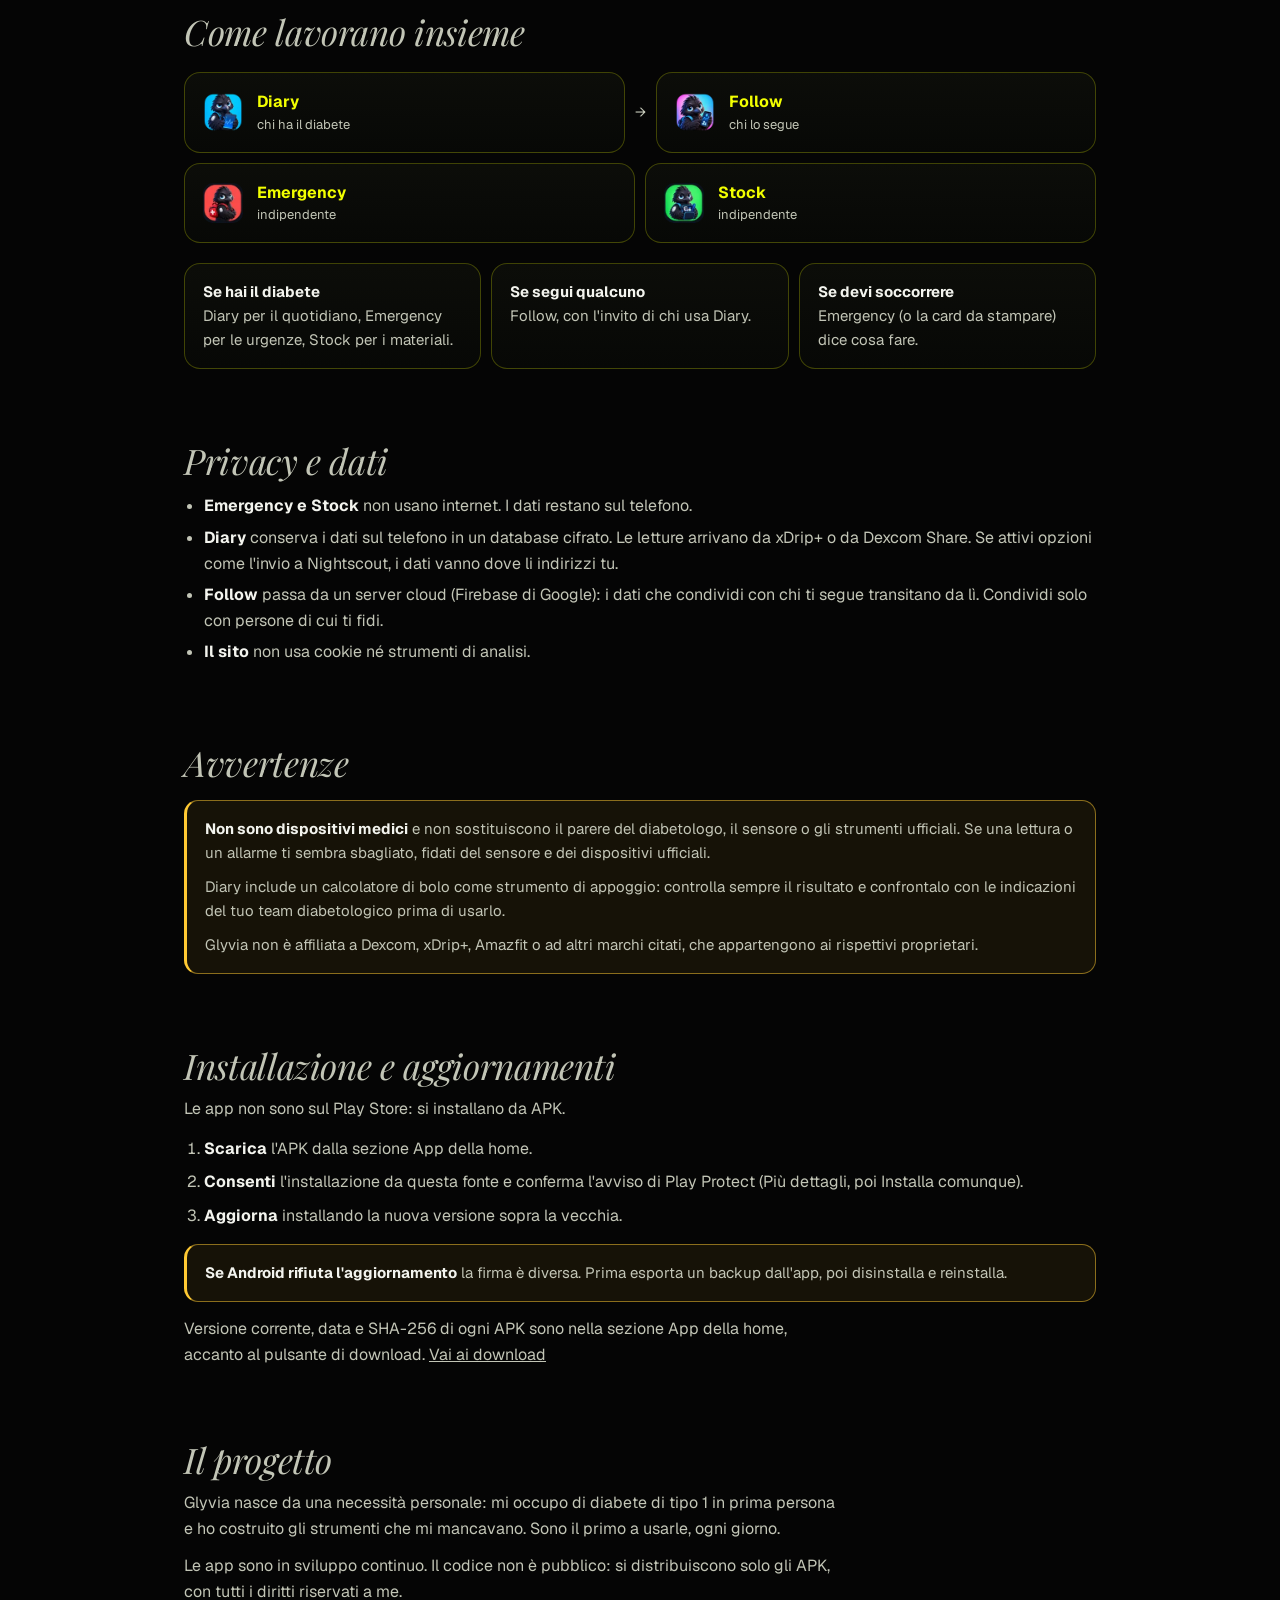
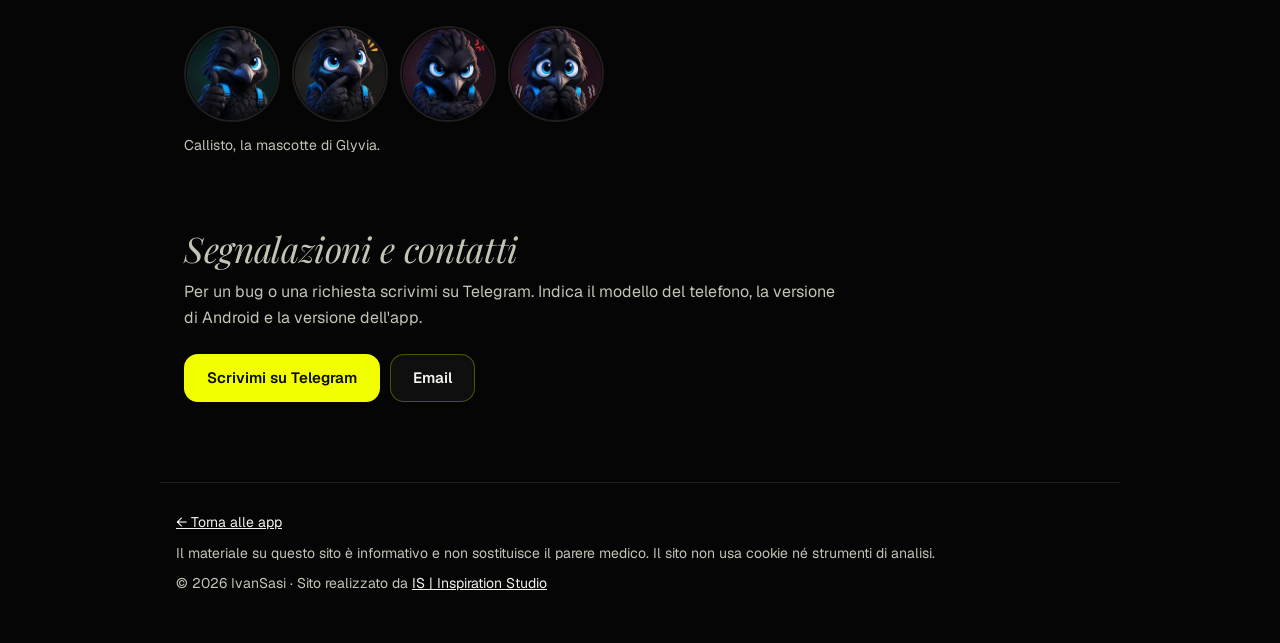
==== commit fc622af5: "Create 404.html" ====
--- a/glyvia/index.html
+++ b/glyvia/index.html
@@ -20,53 +20,65 @@
 <meta property="og:image" content="https://ivansalvatoret1d.pages.dev/assets/og.jpg">
 <meta name="twitter:card" content="summary_large_image">
 <style>
+/* Stessi caratteri, colori e tile della home (IvanSasi v3.3). */
+@font-face{font-family:"Geist";src:url("/assets/fonts/geist.woff2") format("woff2");font-weight:100 900;font-style:normal;font-display:swap}
+@font-face{font-family:"Montserrat";src:url("/assets/fonts/montserrat.woff2") format("woff2");font-weight:100 900;font-style:normal;font-display:swap}
+@font-face{font-family:"Playfair Display";src:url("/assets/fonts/playfair-display.woff2") format("woff2");font-weight:400 900;font-style:italic;font-display:swap}
 :root{
-  --bg:#050505;--card:#0f0f12;--card2:#15151a;--line:#25252d;
-  --text:#f2f2f4;--mute:#a4a4b0;--lime:#c6ff3d;--blue:#4aa3ff;--warn:#ffb84a;
-  --r:20px;
+  --bg:#050505;--card:#0c0d09;--card2:#070806;--line:rgba(255,255,255,.10);--line-strong:rgba(242,255,0,.24);
+  --text:#f3f4ee;--mute:#c2c5b6;--lime:#f2ff00;--lime-rgb:242,255,0;--blue:#3b8bff;--warn:#ffc933;
+  --r:22px;
+  --sans:"Geist",ui-sans-serif,system-ui,-apple-system,"Segoe UI",Roboto,sans-serif;
+  --display:"Montserrat",Arial,sans-serif;
+  --serif:"Playfair Display",Georgia,"Times New Roman",serif;
 }
 *{box-sizing:border-box;margin:0;padding:0}
 html{scroll-behavior:smooth}
-body{background:var(--bg);color:var(--text);font:16px/1.6 system-ui,-apple-system,"Segoe UI",Roboto,sans-serif;-webkit-text-size-adjust:100%}
+body{color:var(--text);font:16px/1.6 var(--sans);-webkit-text-size-adjust:100%;-webkit-font-smoothing:antialiased;
+  background:radial-gradient(820px 460px at 50% -6%,rgba(242,255,0,.11),transparent 70%),var(--bg);background-attachment:fixed}
+body::before{content:"";position:fixed;inset:0;z-index:-1;pointer-events:none;background-image:linear-gradient(rgba(255,255,255,.035) 1px,transparent 1px),linear-gradient(90deg,rgba(255,255,255,.035) 1px,transparent 1px);background-size:44px 44px;-webkit-mask-image:radial-gradient(75% 55% at 50% 0%,#000,transparent 80%);mask-image:radial-gradient(75% 55% at 50% 0%,#000,transparent 80%)}
 a{color:inherit}
 .skip{position:absolute;left:-999px}
 .skip:focus{left:16px;top:16px;background:var(--lime);color:#000;padding:8px 12px;border-radius:8px;z-index:99}
 :focus-visible{outline:2px solid var(--lime);outline-offset:3px;border-radius:6px}
 
 /* barra */
-.bar{position:sticky;top:0;z-index:20;background:rgba(5,5,5,.85);backdrop-filter:blur(12px);border-bottom:1px solid var(--line)}
+.bar{position:sticky;top:0;z-index:20;background:rgba(5,5,5,.85);-webkit-backdrop-filter:blur(12px);backdrop-filter:blur(12px);border-bottom:1px solid var(--line-strong)}
 .bar-in{max-width:960px;margin:0 auto;padding:12px 16px;display:flex;align-items:center;gap:6px;overflow-x:auto;scrollbar-width:none}
 .bar-in::-webkit-scrollbar{display:none}
-.bar a{flex:none;text-decoration:none;font-size:14px;font-weight:600;color:var(--mute);padding:8px 14px;border-radius:999px}
-.bar a:hover{color:var(--text)}
-.bar a[aria-current="page"]{background:var(--lime);color:#000}
-.bar .home{width:38px;height:38px;padding:0;margin-right:4px;border-radius:10px;overflow:hidden;box-shadow:0 0 0 1px rgba(198,255,61,.35),0 0 14px rgba(198,255,61,.2)}
+.bar a{flex:none;text-decoration:none;font-size:14px;font-weight:550;color:var(--mute);padding:8px 12px;border-radius:10px}
+.bar a:hover{color:var(--text);background:rgba(255,255,255,.08)}
+.bar a[aria-current="page"]{background:var(--lime);color:#0c0d02}
+.bar .home{width:38px;height:38px;padding:0;margin-right:4px;border-radius:10px;overflow:hidden;box-shadow:0 0 0 1px rgba(var(--lime-rgb),.35),0 0 14px rgba(var(--lime-rgb),.25)}
 .bar .home img{display:block;width:100%;height:100%}
-.bar .cta{margin-left:auto;border:1px solid var(--line);color:var(--text)}
+.bar .cta{margin-left:auto;background:var(--lime);color:#0c0d02;border-radius:12px}
+.bar .cta:hover{background:#fbff5e;color:#0c0d02}
 
 main{max-width:960px;margin:0 auto;padding:0 16px 56px}
 section{padding-top:48px}
-h1{font-size:clamp(40px,11vw,76px);line-height:1;letter-spacing:-.03em;font-weight:800}
-h1 span{color:var(--lime)}
-h2{font-size:clamp(24px,5.5vw,32px);line-height:1.2;letter-spacing:-.02em;margin-bottom:8px}
-h3{font-size:19px;line-height:1.25}
+h1{font:800 clamp(40px,11vw,76px)/1 var(--display);letter-spacing:.01em;color:var(--lime);text-shadow:0 0 24px rgba(var(--lime-rgb),.38)}
+h1 span{color:#fff;text-shadow:none}
+h2{font:italic 400 clamp(1.6rem,1.2rem + 1.4vw,2.2rem)/1.15 var(--serif);letter-spacing:-.01em;color:var(--mute);margin-bottom:10px}
+h3{font:italic 700 1.3rem/1.2 var(--serif)}
 p.lead{font-size:18px;color:var(--mute);max-width:56ch;margin-top:16px}
 p.sub{color:var(--mute);max-width:60ch}
 .eyebrow{display:inline-block;font-size:13px;font-weight:700;letter-spacing:.08em;text-transform:uppercase;color:var(--lime);margin-bottom:14px}
 
-.btn{display:inline-flex;align-items:center;justify-content:center;min-height:48px;padding:0 22px;border-radius:999px;font-weight:700;text-decoration:none;font-size:15px}
-.btn.p{background:var(--lime);color:#000}
-.btn.s{border:1px solid var(--line);background:var(--card)}
+.btn{display:inline-flex;align-items:center;justify-content:center;min-height:48px;padding:0 22px;border-radius:14px;border:1px solid transparent;font-weight:600;text-decoration:none;font-size:15px}
+.btn.p{background:var(--lime);color:#0c0d02}
+.btn.s{border-color:rgba(var(--lime-rgb),.28);background:rgba(255,255,255,.045)}
+@media(hover:hover){.btn.p:hover{background:#fbff5e}.btn.s:hover{background:rgba(255,255,255,.08);border-color:rgba(var(--lime-rgb),.5)}}
 .actions{display:flex;flex-wrap:wrap;gap:10px;margin-top:24px}
 
 .chips{display:flex;flex-wrap:wrap;gap:8px;margin-top:20px;list-style:none}
-.chips li{font-size:13px;font-weight:600;padding:6px 12px;border:1px solid var(--line);border-radius:999px;color:var(--mute)}
+.chips li{display:inline-flex;align-items:center;min-height:34px;font-size:14px;font-weight:600;padding:0 14px;border:1px solid rgba(var(--lime-rgb),.55);background:rgba(var(--lime-rgb),.06);border-radius:12px;color:#f6ffb0}
 
 .grid{display:grid;gap:14px;margin-top:20px}
-.card{background:var(--card);border:1px solid var(--line);border-radius:var(--r);padding:22px}
+.card{position:relative;border:1px solid var(--line-strong);border-radius:var(--r);padding:24px;
+  background:radial-gradient(110% 80% at 50% 0%,rgba(242,255,0,.045),transparent 60%),linear-gradient(180deg,var(--card),var(--card2));box-shadow:inset 0 1px 0 rgba(255,255,255,.04)}
 .card h3{margin-bottom:6px}
 .card p{color:var(--mute);font-size:15px}
-.tag{display:inline-block;font-size:12px;font-weight:700;padding:3px 10px;border-radius:999px;background:var(--card2);border:1px solid var(--line);color:var(--lime);margin-bottom:12px}
+.tag{display:inline-block;font-size:12.5px;font-weight:600;padding:3px 10px;border-radius:8px;border:1px solid var(--line-strong);color:var(--lime);margin-bottom:12px}
 
 dl.facts{display:grid;grid-template-columns:auto 1fr;gap:6px 14px;margin:14px 0 18px;font-size:14px}
 dl.facts dt{color:var(--mute)}
@@ -74,16 +86,16 @@
 
 /* schema */
 .map{display:grid;gap:10px;margin-top:20px}
-.node{background:var(--card);border:1px solid var(--line);border-radius:16px;padding:16px 18px;display:flex;gap:14px;align-items:center}
+.node{background:linear-gradient(180deg,var(--card),var(--card2));border:1px solid var(--line-strong);border-radius:16px;padding:16px 18px;display:flex;gap:14px;align-items:center}
 .node b{color:var(--lime)}
 .node small{color:var(--mute);display:block;font-size:13px}
 .arrow{text-align:center;color:var(--mute);font-size:14px}
 
 .who{display:grid;gap:10px;margin-top:20px;list-style:none}
-.who li{background:var(--card);border:1px solid var(--line);border-radius:16px;padding:16px 18px;font-size:15px;color:var(--mute)}
+.who li{background:linear-gradient(180deg,var(--card),var(--card2));border:1px solid var(--line-strong);border-radius:16px;padding:16px 18px;font-size:15px;color:var(--mute)}
 .who li b{color:var(--text);display:block}
 
-.note{border:1px solid var(--line);border-left:3px solid var(--warn);background:var(--card);border-radius:14px;padding:16px 18px;margin-top:16px;font-size:15px;color:var(--mute)}
+.note{border:1px solid rgba(255,201,51,.5);border-left:3px solid var(--warn);background:rgba(255,201,51,.07);border-radius:14px;padding:16px 18px;margin-top:16px;font-size:15px;color:var(--mute)}
 .note b{color:var(--text)}
 ul.plain{margin:12px 0 0 20px;color:var(--mute)}
 ul.plain li{margin:6px 0}
@@ -106,7 +118,7 @@
 }
 @media (prefers-reduced-motion:reduce){html{scroll-behavior:auto}}
 .hero-top{display:flex;align-items:center;justify-content:space-between;gap:16px}
-.mascot{width:104px;height:104px;border-radius:50%;flex:none;border:2px solid var(--line);background:var(--card)}
+.mascot{width:104px;height:104px;border-radius:50%;flex:none;background:var(--card);box-shadow:0 0 0 3px var(--lime),0 0 26px 3px rgba(var(--lime-rgb),.5)}
 .ch{display:flex;align-items:center;gap:14px;margin-bottom:14px}
 .ch .tag{margin-bottom:4px}
 .appico{width:56px;height:56px;border-radius:14px;flex:none;background:var(--card2)}
@@ -128,7 +140,7 @@
     <a href="/#link">Link</a>
     <a href="/glyvia/" aria-current="page">Glyvia</a>
     <a href="/#studio-sec">Design</a>
-    <a class="cta" href="https://t.me/ivansasi">Scrivimi</a>
+    <a class="cta" href="https://t.me/ivansasi" target="_blank" rel="noopener">Scrivimi</a>
   </nav>
 </header>
 
@@ -285,7 +297,7 @@
   <!-- 8. Progetto -->
   <section id="progetto">
     <h2>Il progetto</h2>
-    <p class="sub">Glyvia nasce da una necessità personale: mi occupo di diabete di tipo 1 in prima persona e ho costruito gli strumenti che mi mancavano. Le uso da me: Diary da agosto, Follow da circa un mese.</p>
+    <p class="sub">Glyvia nasce da una necessità personale: mi occupo di diabete di tipo 1 in prima persona e ho costruito gli strumenti che mi mancavano. Sono il primo a usarle, ogni giorno.</p>
     <p class="sub" style="margin-top:12px">Le app sono in sviluppo continuo. Il codice non è pubblico: si distribuiscono solo gli APK, con tutti i diritti riservati a me.</p>
     <figure class="faces">
       <img src="/assets/callisto/callisto-in-range.webp" width="192" height="192" alt="" loading="lazy">
@@ -301,8 +313,8 @@
     <h2>Segnalazioni e contatti</h2>
     <p class="sub">Per un bug o una richiesta scrivimi su Telegram. Indica il modello del telefono, la versione di Android e la versione dell'app.</p>
     <div class="actions">
-      <a class="btn p" href="https://t.me/ivansasi">Scrivimi su Telegram</a>
-      <a class="btn s" href="mailto:Ivansalvatorenasti@gmail.com?subject=Glyvia">Email</a>
+      <a class="btn p" href="https://t.me/ivansasi" target="_blank" rel="noopener">Scrivimi su Telegram</a>
+      <a class="btn s" href="mailto:ivansalvatorenasti@gmail.com?subject=Glyvia">Email</a>
     </div>
   </section>
 
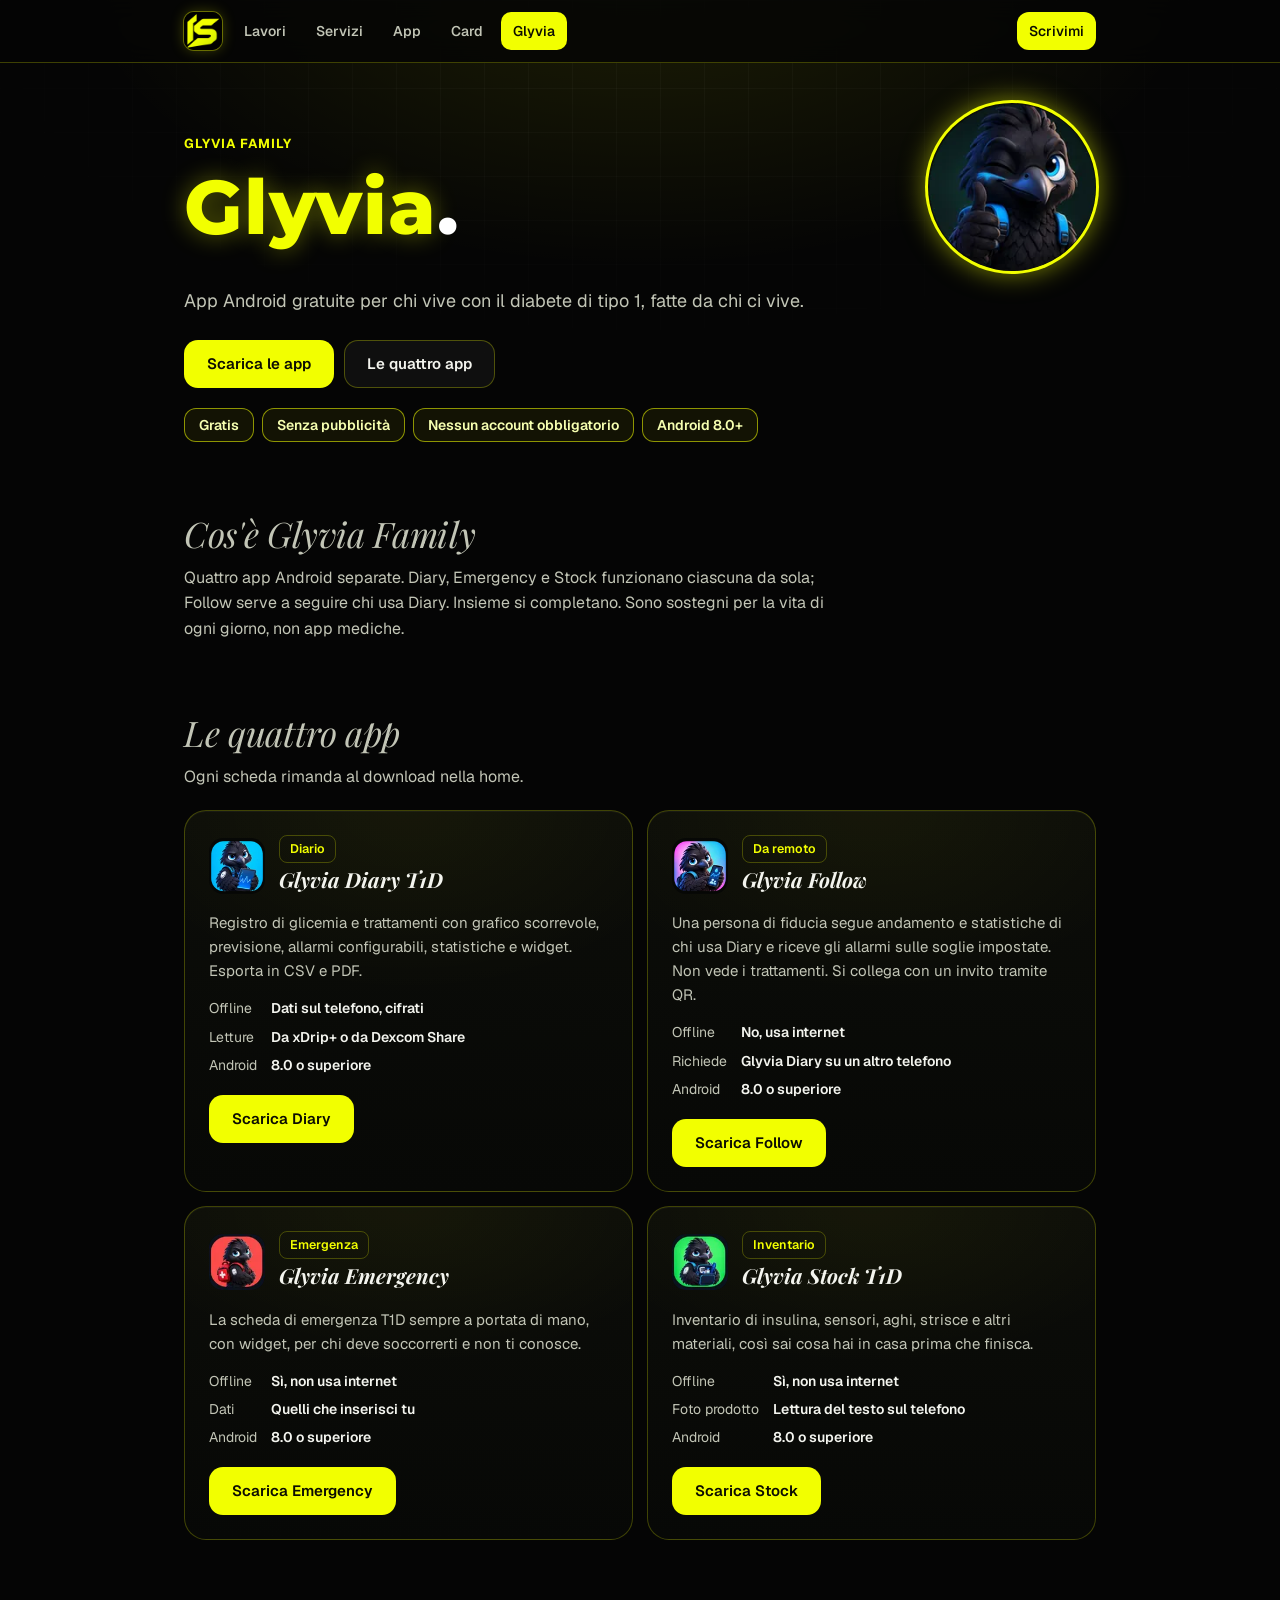
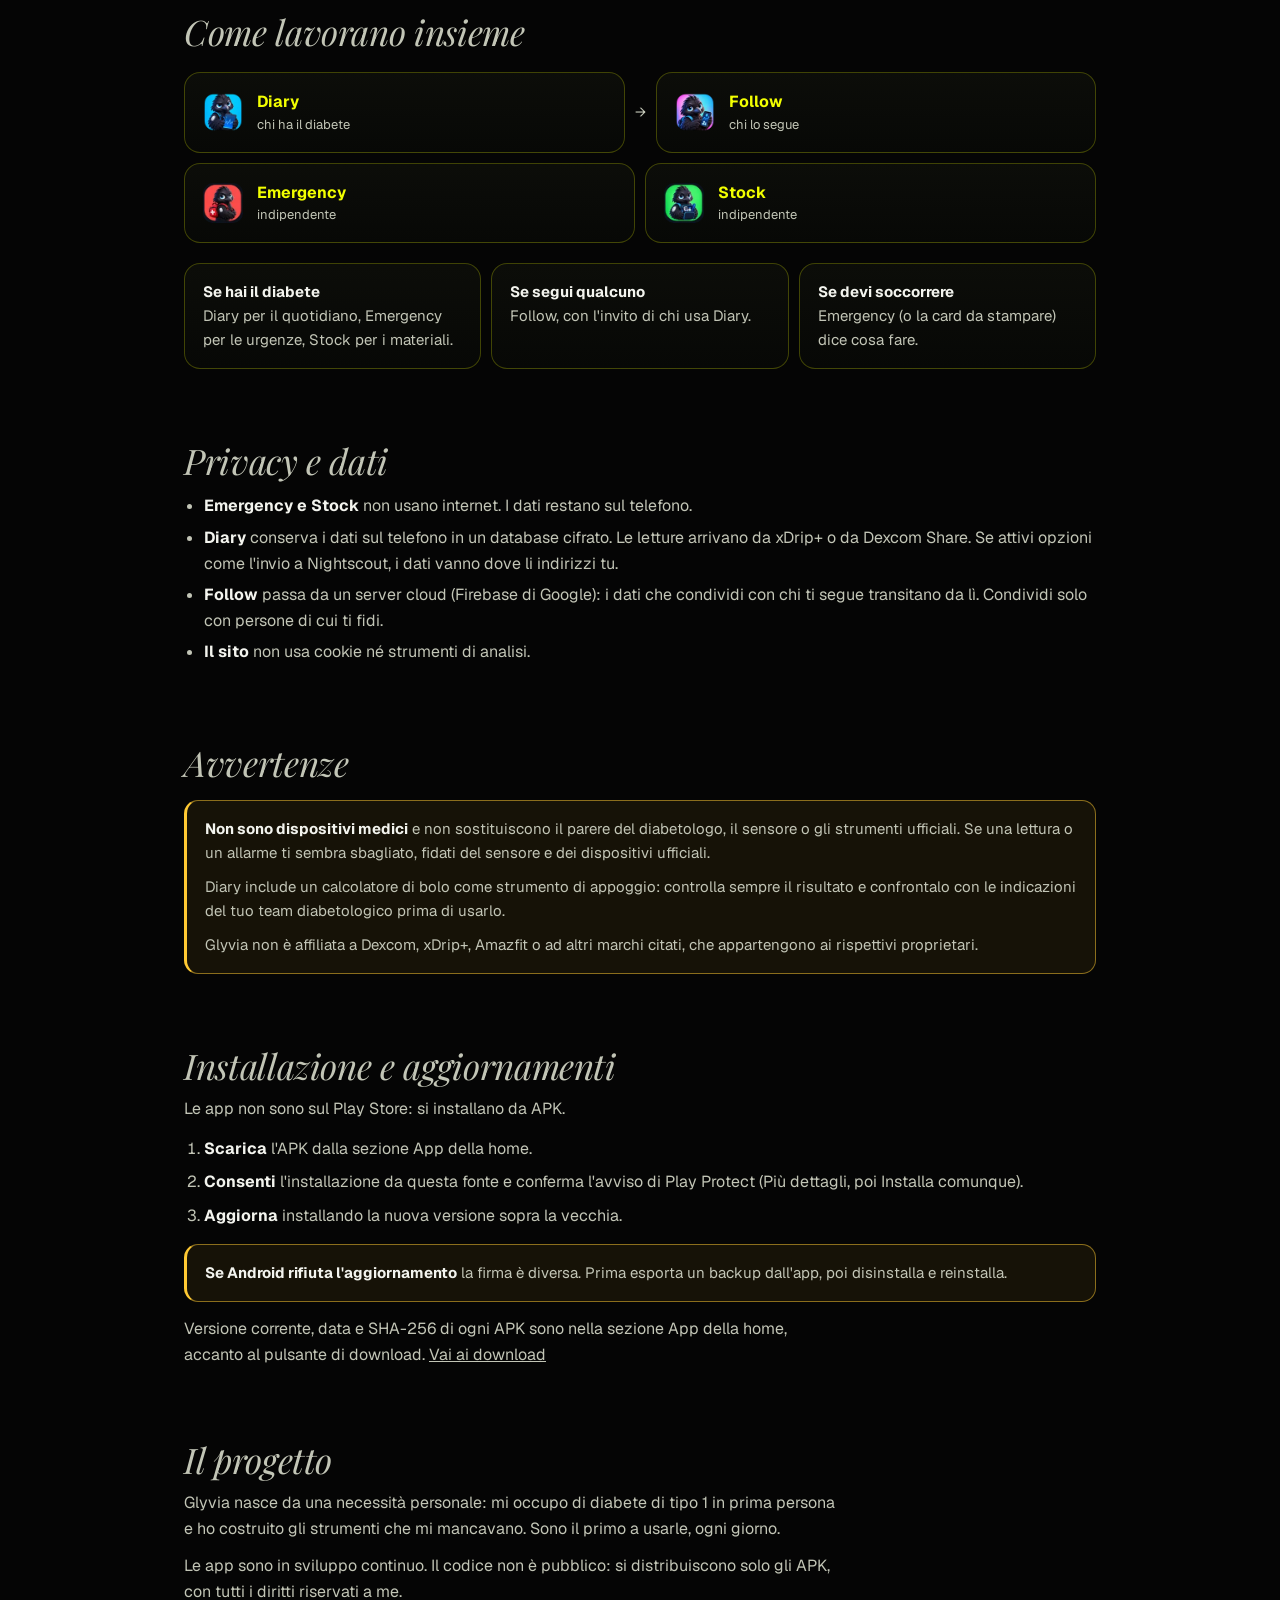
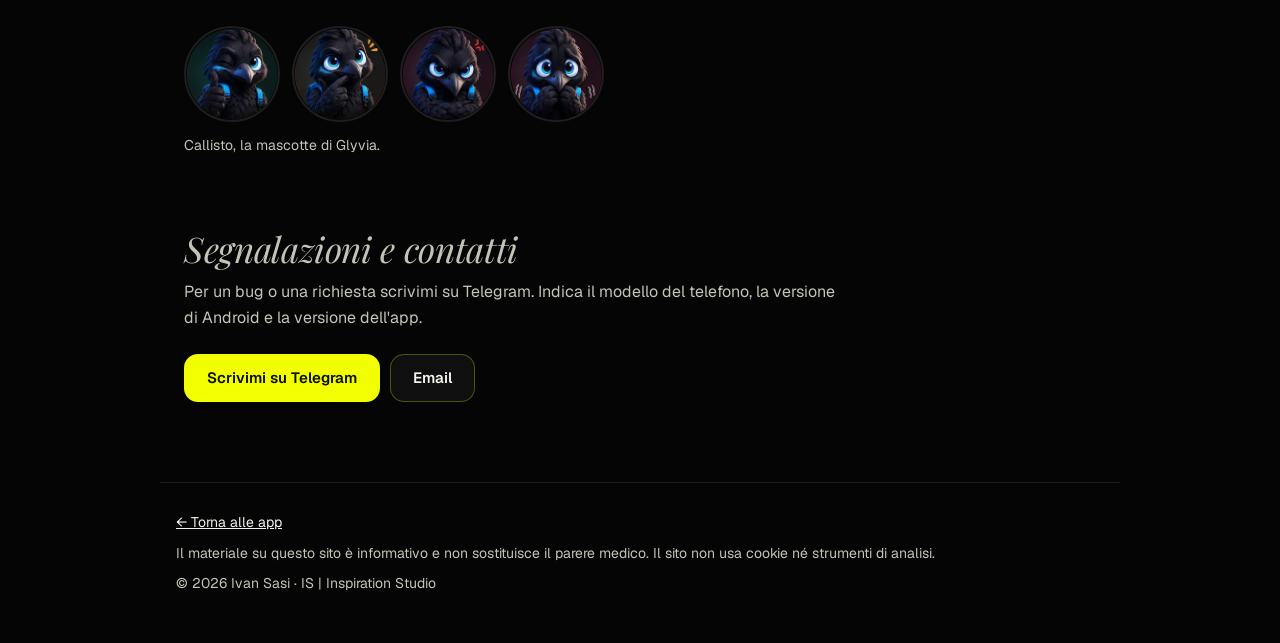
==== commit e85dc61f: "Glyvia: barra e footer del sito unico" ====
--- a/glyvia/index.html
+++ b/glyvia/index.html
@@ -127,6 +127,16 @@
 .faces img{width:76px;height:76px;border-radius:50%;border:2px solid var(--line)}
 .faces figcaption{flex-basis:100%;color:var(--mute);font-size:14px}
 @media (min-width:720px){.mascot{width:168px;height:168px}.faces img{width:96px;height:96px}}
+
+@media(prefers-reduced-motion:no-preference){
+  @keyframes cfloat{0%,100%{transform:translateY(0) rotate(0)}50%{transform:translateY(-6px) rotate(-2deg)}}
+  .mascot{animation:cfloat 4.5s ease-in-out infinite;cursor:pointer;transition:opacity .2s}
+  .mascot.sw{opacity:0}
+  .faces img{transition:transform .35s cubic-bezier(.34,1.56,.64,1)}
+  .faces img:hover{transform:translateY(-6px) scale(1.08)}
+  html.fx .faces img{opacity:0;transform:scale(.8)}
+  html.fx .faces.in img{opacity:1;transform:none;transition:opacity .5s calc(var(--i)*90ms),transform .5s cubic-bezier(.34,1.56,.64,1) calc(var(--i)*90ms)}
+}
 </style>
 </head>
 <body>
@@ -134,12 +144,12 @@
 
 <header class="bar">
   <nav class="bar-in" aria-label="Principale">
-    <a class="home" href="/" aria-label="IvanSasi, torna alla home"><img src="/assets/favicon-192.png" width="38" height="38" alt=""></a>
+    <a class="home" href="/" aria-label="Ivan Sasi, torna alla home"><img src="/assets/favicon-192.png" width="38" height="38" alt=""></a>
+    <a href="/#lavori">Lavori</a>
+    <a href="/#servizi">Servizi</a>
     <a href="/#apps">App</a>
     <a href="/#card">Card</a>
-    <a href="/#link">Link</a>
     <a href="/glyvia/" aria-current="page">Glyvia</a>
-    <a href="/#studio-sec">Design</a>
     <a class="cta" href="https://t.me/ivansasi" target="_blank" rel="noopener">Scrivimi</a>
   </nav>
 </header>
@@ -324,8 +334,20 @@
 <footer>
   <p><a href="/#apps">← Torna alle app</a></p>
   <p>Il materiale su questo sito è informativo e non sostituisce il parere medico. Il sito non usa cookie né strumenti di analisi.</p>
-  <p>© 2026 IvanSasi · Sito realizzato da <a href="https://www.instagram.com/is_studiolab">IS | Inspiration Studio</a></p>
+  <p>© 2026 Ivan Sasi · IS | Inspiration Studio</p>
 </footer>
 
+<script>
+(()=>{
+  const ok=!matchMedia('(prefers-reduced-motion: reduce)').matches&&!/Instagram|FBAN|FBAV|FB_IAB|TikTok|Snapchat|Threads/i.test(navigator.userAgent);
+  const m=document.querySelector('.mascot');if(!m||!ok)return;
+  const set=['in-range','high','hyper','hypo'];let n=0;
+  m.addEventListener('click',()=>{n=(n+1)%set.length;m.classList.add('sw');setTimeout(()=>{m.src='/assets/callisto/callisto-'+set[n]+'.webp';m.classList.remove('sw')},200)});
+  const f=document.querySelector('.faces');
+  if(f&&'IntersectionObserver' in window){document.documentElement.classList.add('fx');f.querySelectorAll('img').forEach((im,i)=>im.style.setProperty('--i',i));
+    new IntersectionObserver((es,o)=>es.forEach(e=>{if(e.isIntersecting){f.classList.add('in');o.disconnect()}})).observe(f);
+    setTimeout(()=>f.classList.add('in'),6000)}
+})();
+</script>
 </body>
 </html>
